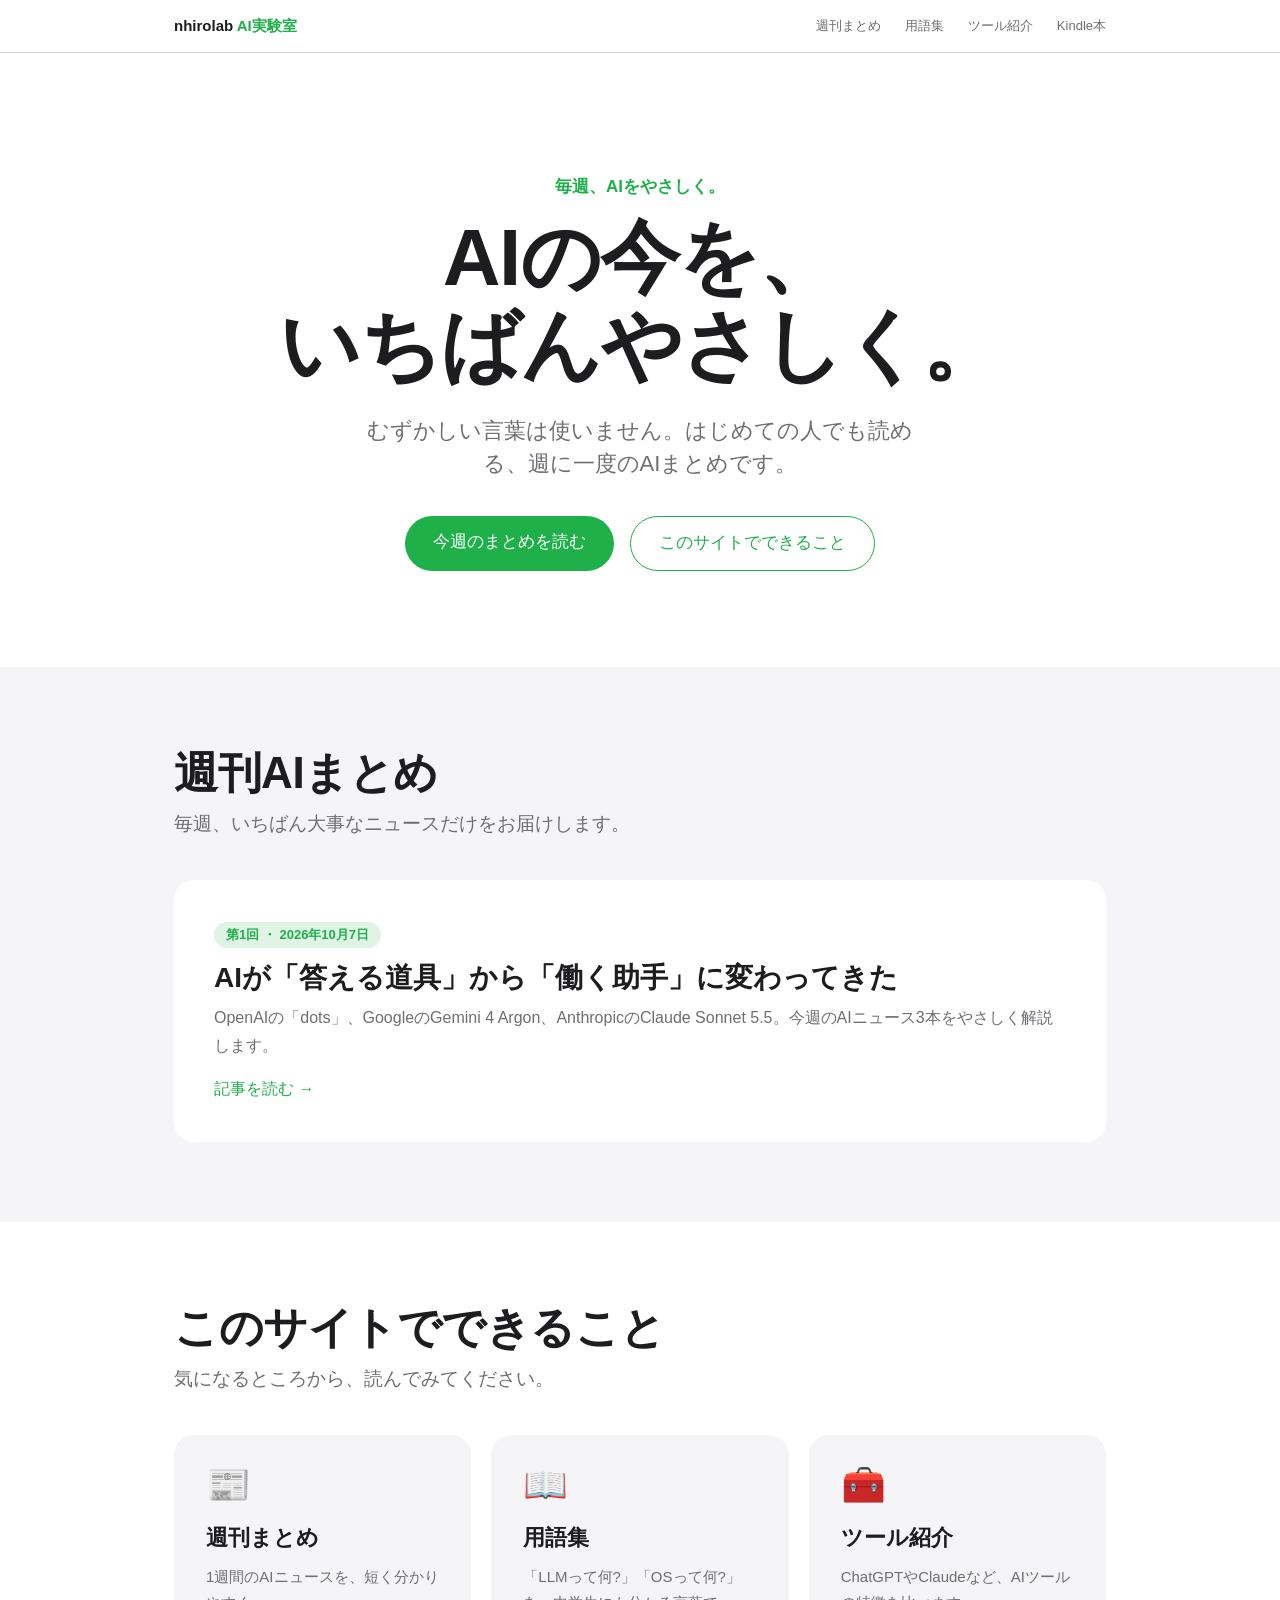
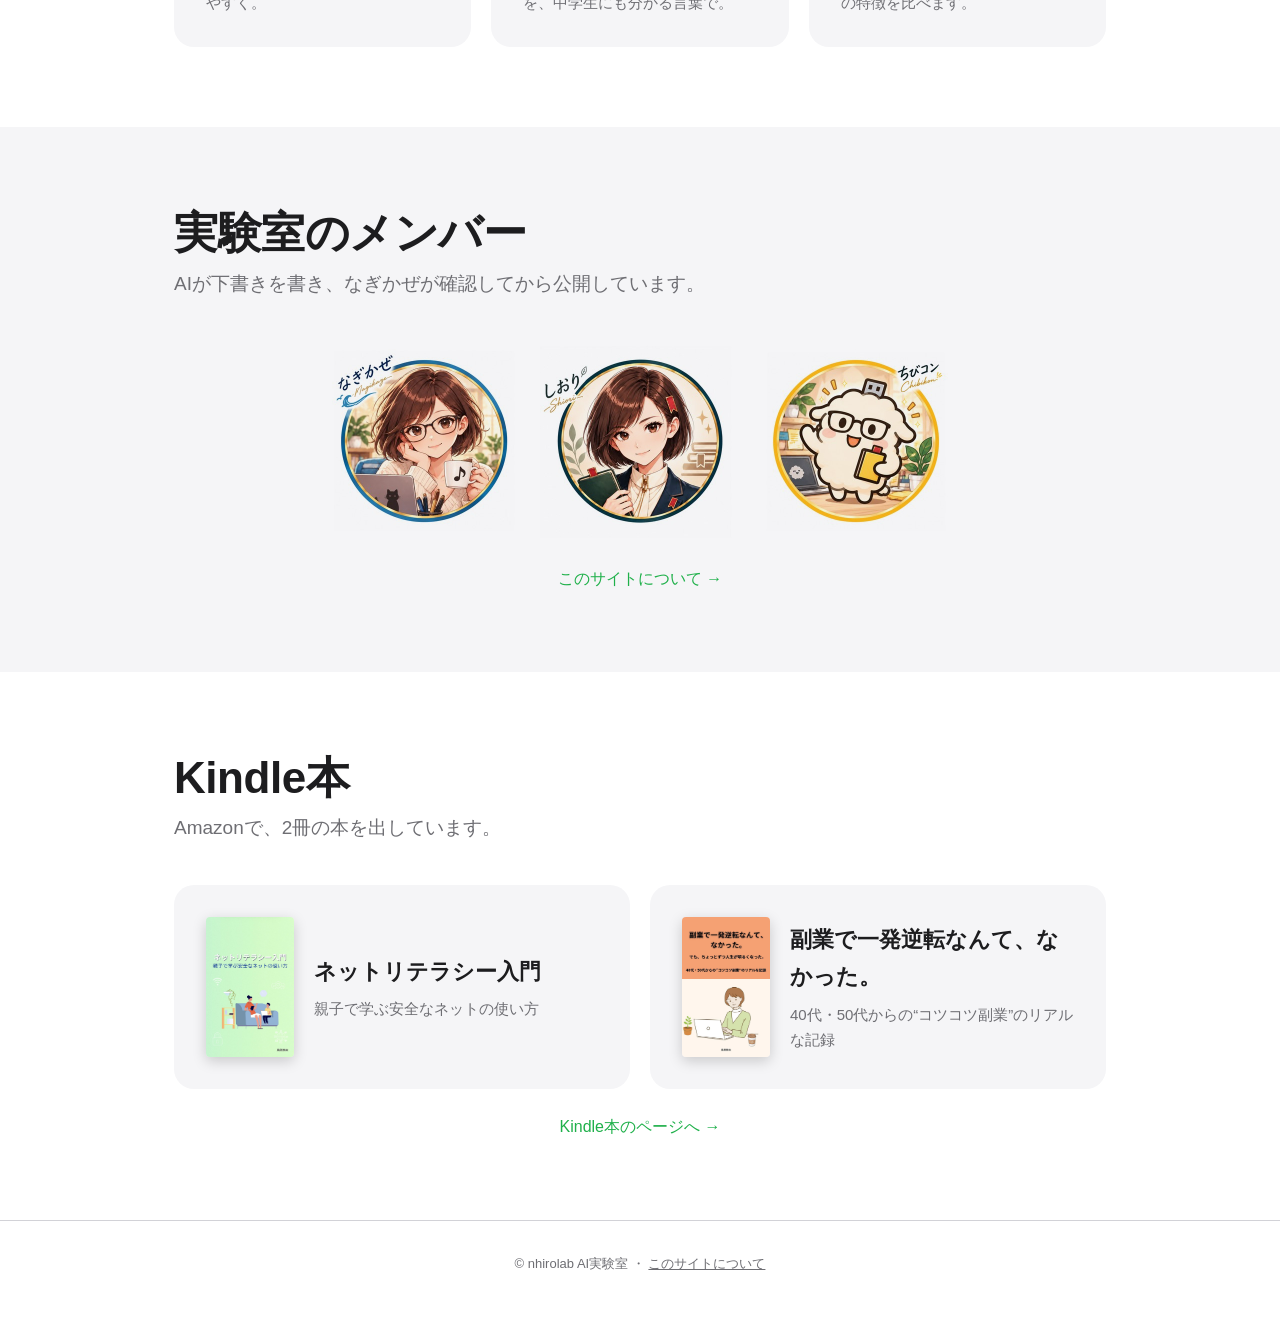
==== index.html @ 86494c65 "Kindle本の表紙画像を2冊とも差し替え、トップページの枠にも表紙を表示 Co-Authored-By: Claude Sonnet 5.5 <noreply@anthropic.com> Clau" ====
<!DOCTYPE html>
<html lang="ja">
  <head>
    <meta charset="UTF-8">
    <meta name="viewport" content="width=device-width, initial-scale=1">
    <title>初心者向け 週刊AIニュースとやさしい解説 | nhirolab AI実験室</title>
    <meta name="description" content="AIをはじめて知る人のための、やさしい週刊まとめサイト。むずかしい言葉を使わずに、毎週AIの今を紹介します。">
    <link rel="stylesheet" href="assets/style.css">
    <meta property="og:type" content="website">
    <meta property="og:locale" content="ja_JP">
    <meta property="og:site_name" content="nhirolab AI実験室">
    <meta property="og:title" content="初心者向け 週刊AIニュースとやさしい解説 | nhirolab AI実験室">
    <meta property="og:description" content="AIをはじめて知る人のための、やさしい週刊まとめサイト。むずかしい言葉を使わずに、毎週AIの今を紹介します。">
    <meta property="og:url" content="https://nhirolab.github.io/">
    <meta property="og:image" content="https://nhirolab.github.io/assets/img/chibicon.jpg">
    <meta name="twitter:card" content="summary">
    <link rel="icon" type="image/png" href="assets/img/favicon.png">
    <link rel="apple-touch-icon" href="assets/img/apple-touch-icon.png">
  </head>
  <body>
    <header class="nav">
      <div class="wrap">
        <a class="logo" href="./">nhirolab <span>AI実験室</span></a>
        <ul>
          <li><a href="#weekly">週刊まとめ</a></li>
          <li><a href="glossary/">用語集</a></li>
          <li><a href="tools/">ツール紹介</a></li>
          <li><a href="books/">Kindle本</a></li>
        </ul>
      </div>
    </header>

    <main>
      <section class="hero">
        <div class="wrap">
          <p class="eyebrow">毎週、AIをやさしく。</p>
          <h1>AIの今を、<br>いちばんやさしく。</h1>
          <p class="lead">むずかしい言葉は使いません。はじめての人でも読める、週に一度のAIまとめです。</p>
          <div class="buttons">
            <a class="btn btn-primary" href="#weekly">今週のまとめを読む</a>
            <a class="btn btn-ghost" href="#guide">このサイトでできること</a>
          </div>
        </div>
      </section>

      <section class="section soft" id="weekly">
        <div class="wrap">
          <h2>週刊AIまとめ</h2>
          <p class="sub">毎週、いちばん大事なニュースだけをお届けします。</p>
          <a class="featured" href="weekly/001.html">
            <span class="tag">第1回 ・ 2026年10月7日</span>
            <h3>AIが「答える道具」から「働く助手」に変わってきた</h3>
            <p>OpenAIの「dots」、GoogleのGemini 4 Argon、AnthropicのClaude Sonnet 5.5。今週のAIニュース3本をやさしく解説します。</p>
            <span class="more">記事を読む →</span>
          </a>
        </div>
      </section>

      <section class="section" id="guide">
        <div class="wrap">
          <h2>このサイトでできること</h2>
          <p class="sub">気になるところから、読んでみてください。</p>
          <div class="cards">
            <a class="card" href="#weekly">
              <div class="icon">📰</div>
              <h3>週刊まとめ</h3>
              <p>1週間のAIニュースを、短く分かりやすく。</p>
            </a>
            <a class="card" href="glossary/">
              <div class="icon">📖</div>
              <h3>用語集</h3>
              <p>「LLMって何?」「OSって何?」を、中学生にも分かる言葉で。</p>
            </a>
            <a class="card" href="tools/">
              <div class="icon">🧰</div>
              <h3>ツール紹介</h3>
              <p>ChatGPTやClaudeなど、AIツールの特徴を比べます。</p>
            </a>
          </div>
        </div>
      </section>

      <section class="section soft" id="members">
        <div class="wrap">
          <h2>実験室のメンバー</h2>
          <p class="sub">AIが下書きを書き、なぎかぜが確認してから公開しています。</p>
          <a class="team" href="about/">
            <img src="assets/img/nagikaze.jpg" alt="なぎかぜ" width="200" height="200" loading="lazy">
            <img src="assets/img/shiori.jpg" alt="しおり" width="200" height="200" loading="lazy">
            <img src="assets/img/chibicon.jpg" alt="ちびコン" width="200" height="200" loading="lazy">
          </a>
          <p class="team-link"><a href="about/">このサイトについて →</a></p>
        </div>
      </section>

      <section class="section" id="books">
        <div class="wrap">
          <h2>Kindle本</h2>
          <p class="sub">Amazonで、2冊の本を出しています。</p>
          <div class="book-cards">
            <a class="card book-card" href="books/#netliteracy">
              <img class="card-cover" src="assets/img/book-netliteracy.jpg" alt="「ネットリテラシー入門」の表紙" width="480" height="766" loading="lazy">
              <div>
                <h3>ネットリテラシー入門</h3>
                <p>親子で学ぶ安全なネットの使い方</p>
              </div>
            </a>
            <a class="card book-card" href="books/#fukugyo">
              <img class="card-cover" src="assets/img/book-fukugyo.jpg" alt="「副業で一発逆転なんて、なかった。」の表紙" width="480" height="766" loading="lazy">
              <div>
                <h3>副業で一発逆転なんて、なかった。</h3>
                <p>40代・50代からの“コツコツ副業”のリアルな記録</p>
              </div>
            </a>
          </div>
          <p class="team-link"><a href="books/">Kindle本のページへ →</a></p>
        </div>
      </section>
    </main>

    <footer class="footer">
      <div class="wrap">© nhirolab AI実験室 ・ <a href="about/">このサイトについて</a></div>
    </footer>
  </body>
</html>
---- assets/style.css ----
:root {
  --nav-h: 52px;
  --bg: #ffffff;
  --bg-soft: #f5f5f7;
  --text: #1d1d1f;
  --text-sub: #6e6e73;
  --line: #d2d2d7;
  --accent: #1fb04a;
  --accent-hover: #17963c;
  --radius: 20px;
}

@media (prefers-color-scheme: dark) {
  :root {
    --bg: #000000;
    --bg-soft: #1d1d1f;
    --text: #f5f5f7;
    --text-sub: #a1a1a6;
    --line: #424245;
    --accent: #30d158;
    --accent-hover: #4ae070;
  }
}

* { box-sizing: border-box; }

html { scroll-behavior: smooth; }

body {
  margin: 0;
  background: var(--bg);
  color: var(--text);
  font-family: -apple-system, BlinkMacSystemFont, "Hiragino Sans", "Hiragino Kaku Gothic ProN",
    "Noto Sans JP", "Yu Gothic", Meiryo, sans-serif;
  line-height: 1.7;
  -webkit-font-smoothing: antialiased;
}

a { color: var(--accent); text-decoration: none; }
a:hover { color: var(--accent-hover); }

.wrap {
  max-width: 980px;
  margin: 0 auto;
  padding: 0 24px;
}

/* ナビゲーション */
.nav {
  position: sticky;
  top: 0;
  z-index: 10;
  background: color-mix(in srgb, var(--bg) 80%, transparent);
  -webkit-backdrop-filter: saturate(180%) blur(20px);
  backdrop-filter: saturate(180%) blur(20px);
  border-bottom: 1px solid var(--line);
}

.nav .wrap {
  display: flex;
  align-items: center;
  justify-content: space-between;
  height: 52px;
}

.nav .logo {
  color: var(--text);
  font-weight: 600;
  font-size: 15px;
}

.nav .logo span { color: var(--accent); }

.nav ul {
  display: flex;
  gap: 24px;
  list-style: none;
  margin: 0;
  padding: 0;
  font-size: 13px;
}

.nav ul a { color: var(--text-sub); }
.nav ul a:hover { color: var(--text); }

/* ヒーロー */
.hero {
  text-align: center;
  padding: 120px 0 96px;
}

.eyebrow {
  margin: 0 0 12px;
  color: var(--accent);
  font-size: 17px;
  font-weight: 600;
}

.hero h1 {
  margin: 0;
  font-size: clamp(30px, 8vw, 80px);
  text-wrap: balance;
  line-height: 1.1;
  letter-spacing: -0.02em;
  font-weight: 700;
}

.hero .lead {
  max-width: 560px;
  margin: 24px auto 0;
  color: var(--text-sub);
  font-size: clamp(17px, 2.4vw, 22px);
  line-height: 1.5;
}

.buttons {
  display: flex;
  justify-content: center;
  gap: 16px;
  margin-top: 36px;
  flex-wrap: wrap;
}

.btn {
  display: inline-block;
  padding: 12px 28px;
  border-radius: 980px;
  font-size: 17px;
}

.btn-primary { background: var(--accent); color: #fff; }
.btn-primary:hover { background: var(--accent-hover); color: #fff; }
.btn-ghost { border: 1px solid var(--accent); color: var(--accent); }
.btn-ghost:hover { background: var(--accent); color: #fff; }

/* セクション */
.section { padding: 80px 0; }
.section.soft { background: var(--bg-soft); }

.section h2 {
  margin: 0 0 8px;
  font-size: clamp(24px, 5vw, 44px);
  text-wrap: balance;
  letter-spacing: -0.01em;
  line-height: 1.2;
}

.section .sub {
  margin: 0 0 40px;
  color: var(--text-sub);
  font-size: 19px;
}

/* 最新の週刊まとめ */
.featured {
  display: block;
  background: var(--bg);
  border-radius: var(--radius);
  padding: 40px;
  color: var(--text);
  transition: transform 0.3s ease;
}

.featured:hover { transform: scale(1.01); color: var(--text); }

.tag {
  display: inline-block;
  margin-bottom: 12px;
  padding: 2px 12px;
  border-radius: 980px;
  background: color-mix(in srgb, var(--accent) 14%, transparent);
  color: var(--accent);
  font-size: 13px;
  font-weight: 600;
}

.featured h3 { margin: 0 0 8px; font-size: clamp(22px, 4vw, 28px); line-height: 1.3; text-wrap: balance; }
.featured p { margin: 0; color: var(--text-sub); }
.featured .more { display: inline-block; margin-top: 16px; color: var(--accent); }

/* 3つの入口 */
.cards {
  display: grid;
  grid-template-columns: repeat(3, 1fr);
  gap: 20px;
}

.card {
  background: var(--bg-soft);
  border-radius: var(--radius);
  padding: 32px;
  color: var(--text);
  transition: transform 0.3s ease;
}

.card:hover { transform: translateY(-4px); color: var(--text); }
.card .icon { font-size: 36px; line-height: 1; margin-bottom: 16px; }
.card h3 { margin: 0 0 8px; font-size: 22px; }
.card p { margin: 0; color: var(--text-sub); font-size: 15px; }

/* フッター */
.footer {
  padding: 32px 0 48px;
  border-top: 1px solid var(--line);
  color: var(--text-sub);
  font-size: 13px;
  text-align: center;
}

@media (max-width: 720px) {
  .hero { padding: 80px 0 64px; }
  .section { padding: 56px 0; }
  .cards { grid-template-columns: 1fr; }
  .featured { padding: 28px; }
  .nav ul { gap: 16px; }
}

/* 記事ページ */
.article { max-width: 720px; margin: 0 auto; padding: 72px 24px 40px; }
.article .meta { color: var(--text-sub); font-size: 15px; margin: 0 0 8px; }
.article h1 { word-break: auto-phrase; margin: 0 0 16px; font-size: clamp(30px, 6vw, 48px); line-height: 1.2; letter-spacing: -0.02em; text-wrap: balance; }
.article .summary { margin: 0 0 40px; padding: 20px 24px; border-radius: var(--radius); background: var(--bg-soft); font-size: 19px; line-height: 1.6; }
.article h2 { word-break: auto-phrase; margin: 56px 0 12px; font-size: clamp(22px, 4vw, 30px); line-height: 1.3; text-wrap: balance; }
.article h2 .num { color: var(--accent); margin-right: 8px; }
.article p, .article li { font-size: 17px; }
.article ul { padding-left: 1.4em; }
.article li { margin: 6px 0; }
.simply { margin: 20px 0 0; padding: 16px 20px; border-left: 4px solid var(--accent); background: var(--bg-soft); border-radius: 0 12px 12px 0; }
.simply strong { color: var(--accent); }
.article table { width: 100%; border-collapse: collapse; margin: 16px 0 0; font-size: 16px; }
.article th, .article td { padding: 12px 8px; border-bottom: 1px solid var(--line); text-align: left; }
.article th { color: var(--text-sub); font-weight: 600; font-size: 14px; }
.sources { margin-top: 56px; padding-top: 24px; border-top: 1px solid var(--line); }
.sources h2 { margin-top: 0; font-size: 22px; }
.sources li { font-size: 15px; }
.tips { margin-top: 24px; padding: 24px; border-radius: var(--radius); background: var(--bg-soft); }
.tips h3 { margin: 0 0 8px; font-size: 19px; }
.tips p, .tips li { font-size: 15px; }
.tips ul { margin: 8px 0 0; }
.back { display: inline-block; margin-top: 40px; }

/* 用語集 */
.sr { position: absolute; width: 1px; height: 1px; overflow: hidden; clip: rect(0 0 0 0); white-space: nowrap; }
.search { position: sticky; top: var(--nav-h); z-index: 5; margin: 0 -24px 24px; padding: 12px 24px; background: color-mix(in srgb, var(--bg) 90%, transparent); -webkit-backdrop-filter: blur(20px); backdrop-filter: blur(20px); }
.search input { width: 100%; padding: 14px 20px; border: 1px solid var(--line); border-radius: 980px; background: var(--bg-soft); color: var(--text); font: inherit; font-size: 17px; outline: none; }
.search input:focus { border-color: var(--accent); box-shadow: 0 0 0 3px color-mix(in srgb, var(--accent) 25%, transparent); }
.count { margin: 8px 20px 0; min-height: 1.4em; color: var(--text-sub); font-size: 14px; }
.g-group[hidden], .term[hidden], .empty[hidden] { display: none; }
.term { margin: 16px 0; padding: 24px; border-radius: var(--radius); background: var(--bg-soft); }
.term h3 { margin: 0 0 8px; font-size: 22px; }
.term .one { font-weight: 600; }
.term p { margin: 8px 0 0; font-size: 17px; }
.term .simply { background: var(--bg); }
.empty { padding: 40px 0; text-align: center; color: var(--text-sub); }
.note { margin-top: 40px; color: var(--text-sub); font-size: 14px; }

/* このサイトについて */
.members { display: grid; grid-template-columns: repeat(3, 1fr); gap: 16px; margin-top: 16px; }
.member { padding: 24px 16px; border-radius: var(--radius); background: var(--bg-soft); text-align: center; }
.member img { display: block; width: 100%; max-width: 200px; height: auto; margin: 0 auto 8px; mix-blend-mode: multiply; }
@media (prefers-color-scheme: dark) { .member img { mix-blend-mode: normal; border-radius: 24px; } }
.member h3 { margin: 0; font-size: 22px; }
.member .role { margin: 0 0 8px; color: var(--accent); font-size: 14px; font-weight: 600; }
.member p:last-child { margin: 0; color: var(--text-sub); font-size: 15px; line-height: 1.6; }
.footer a { color: var(--text-sub); text-decoration: underline; }
@media (max-width: 720px) {
  .members { grid-template-columns: 1fr; }
  .member { display: grid; grid-template-columns: 128px 1fr; column-gap: 16px; align-items: center; text-align: left; padding: 16px; }
  .member img { grid-row: 1 / 4; width: 128px; margin: 0; }
}
.term h3, .tips { scroll-margin-top: calc(var(--nav-h) + 88px); }

/* ツール紹介 */
.tools { display: grid; gap: 16px; margin-top: 8px; }
.tool { padding: 28px; border-radius: var(--radius); background: var(--bg-soft); }
.article .tool h2 { margin: 0; font-size: 28px; }
.tool-head { display: flex; align-items: baseline; gap: 12px; flex-wrap: wrap; }
.tool .maker { margin: 0; color: var(--accent); font-size: 14px; font-weight: 600; }
.tool .one { margin: 8px 0 16px; font-weight: 600; }
.tool dl { margin: 0; }
.tool dt { margin-top: 12px; color: var(--text-sub); font-size: 13px; font-weight: 600; }
.tool dd { margin: 2px 0 0; font-size: 16px; }
.tool .official { display: inline-block; margin-top: 20px; font-size: 15px; }
.table-scroll { overflow-x: auto; margin-top: 16px; -webkit-overflow-scrolling: touch; }
.compare { min-width: 520px; margin: 0; }
.compare th, .compare td { padding: 14px 10px; vertical-align: top; }
.compare thead th { color: var(--text); font-size: 15px; }
.compare tbody th { color: var(--text-sub); font-size: 14px; font-weight: 600; white-space: nowrap; }
.small { margin-top: 12px; color: var(--text-sub); font-size: 14px; }
.article .small, .article .sources .small { font-size: 14px; }
.steps { padding-left: 1.4em; }
.steps li { margin: 12px 0; }
.steps strong { display: block; }
@media (max-width: 720px) { .tool { padding: 22px; } }
.scroll-hint { display: none; margin: 8px 0 0; color: var(--text-sub); font-size: 13px; }
@media (max-width: 720px) { .scroll-hint { display: block; } }

/* トップページ: メンバー紹介 */
.team { display: flex; justify-content: center; gap: 16px; margin-top: 8px; }
.team img { flex: 0 1 200px; min-width: 0; width: 100%; max-width: 200px; height: auto; mix-blend-mode: multiply; transition: transform 0.3s ease; }
.team:hover img { transform: translateY(-4px); }
.team-link { margin: 24px 0 0; text-align: center; }
@media (prefers-color-scheme: dark) { .team img { mix-blend-mode: normal; border-radius: 24px; } }
@media (max-width: 720px) { .team { gap: 8px; } }

/* Kindle本 */
.books-page { max-width: 860px; }
.book { display: grid; grid-template-columns: 220px 1fr; gap: 32px; padding: 32px; border-radius: var(--radius); background: var(--bg-soft); margin-top: 16px; }
.book-cover { display: block; width: 100%; height: auto; border-radius: 6px; box-shadow: 0 8px 24px rgba(0, 0, 0, 0.18); }
.book-kind { margin: 0 0 8px; color: var(--accent); font-size: 14px; font-weight: 600; }
.article .book h2 { margin: 0; font-size: clamp(26px, 4vw, 34px); }
.book-sub { margin: 4px 0 0; color: var(--text-sub); font-size: 18px; }
.book-author { margin: 8px 0 20px; color: var(--text-sub); font-size: 15px; }
.book-lead { margin: 0 0 8px; font-size: 19px; font-weight: 600; }
.book-spec { display: grid; grid-template-columns: repeat(2, minmax(0, 1fr)); gap: 12px 24px; margin: 24px 0; }
.book-spec div { padding-top: 8px; border-top: 1px solid var(--line); }
.book-spec dt { color: var(--text-sub); font-size: 13px; font-weight: 600; }
.book-spec dd { margin: 2px 0 0; font-size: 17px; }
.book .btn { margin-top: 4px; }
@media (max-width: 720px) {
  .book { grid-template-columns: 1fr; padding: 24px; }
  .book-cover { max-width: 200px; margin: 0 auto; }
}

/* スマホ: ナビを2行にする(ロゴの下にメニューを横一列) */
@media (max-width: 560px) {
  :root { --nav-h: 67px; }
  .nav .wrap { height: auto; flex-wrap: wrap; padding-top: 10px; padding-bottom: 8px; row-gap: 0; }
  .nav ul { width: 100%; justify-content: space-between; gap: 8px; }
}

/* Kindle本: 2冊目・表紙の準備中・トップページの枠 */
.book + .book { margin-top: 24px; }
.book { scroll-margin-top: calc(var(--nav-h) + 16px); }
.book-cards { display: grid; grid-template-columns: repeat(2, minmax(0, 1fr)); gap: 20px; }
.book-cards .card p + p { margin-top: 4px; }
@media (max-width: 720px) { .book-cards { grid-template-columns: 1fr; } }
.book-card { display: flex; align-items: center; gap: 20px; }
.book-card h3 { margin: 0 0 6px; }
.card-cover { flex: none; width: 88px; height: auto; border-radius: 4px; box-shadow: 0 4px 14px rgba(0, 0, 0, 0.18); }
@media (max-width: 720px) { .card-cover { width: 76px; } }
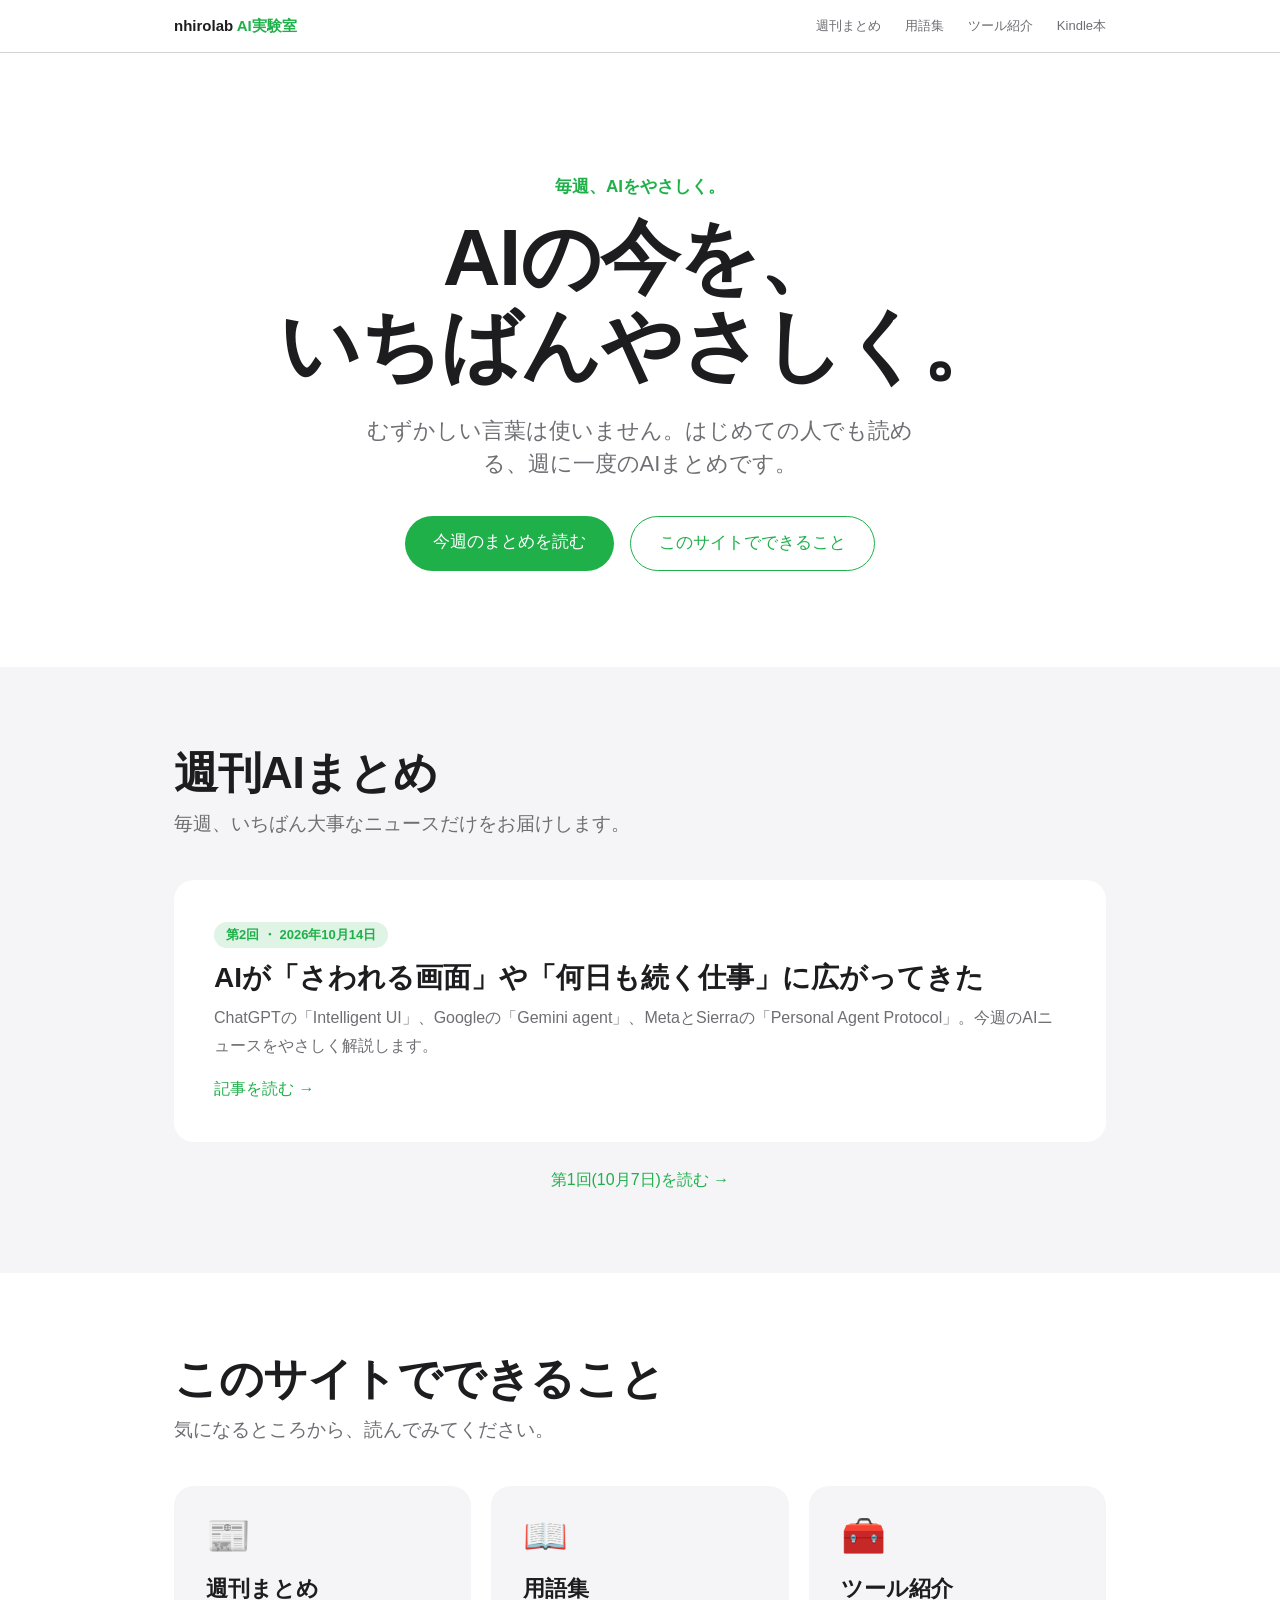
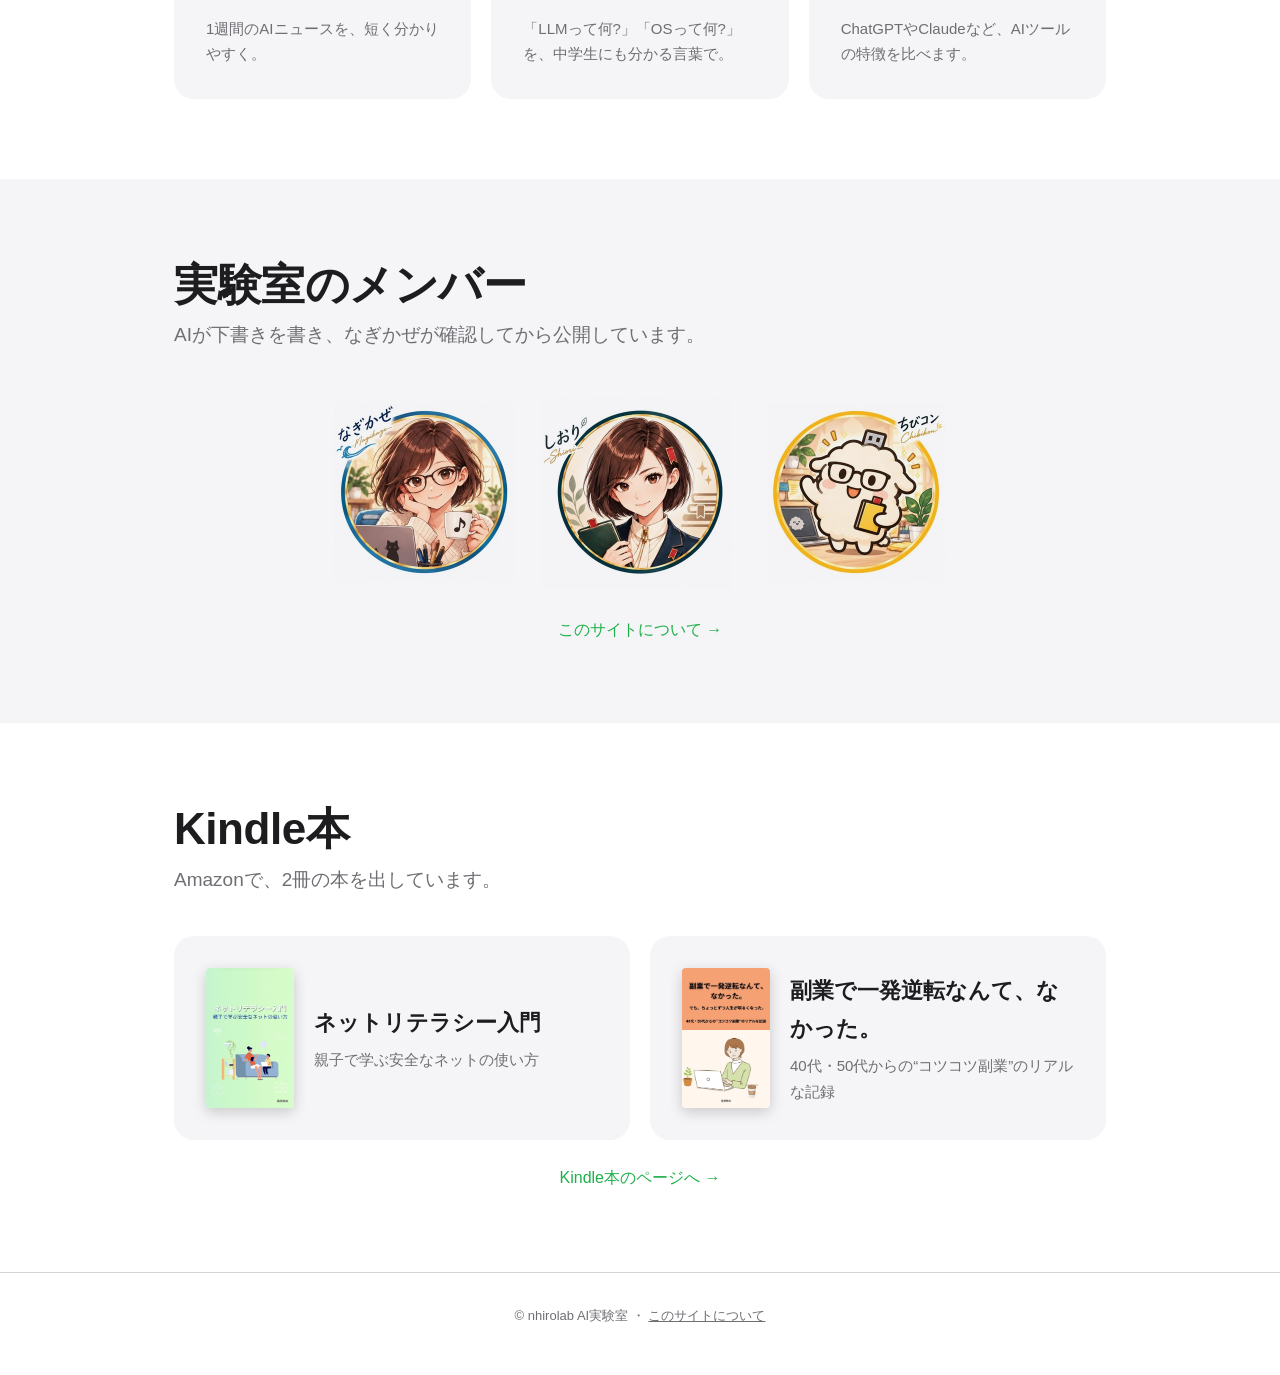
==== commit 7b5bc16d: "週刊AIまとめ 第2回(2026年10月14日)を追加し、トップページの最新記事を更新 Co-Authored-By: Claude Sonnet 5.5 <noreply@anthropic.com" ====
--- a/index.html
+++ b/index.html
@@ -47,12 +47,13 @@
         <div class="wrap">
           <h2>週刊AIまとめ</h2>
           <p class="sub">毎週、いちばん大事なニュースだけをお届けします。</p>
-          <a class="featured" href="weekly/001.html">
-            <span class="tag">第1回 ・ 2026年10月7日</span>
-            <h3>AIが「答える道具」から「働く助手」に変わってきた</h3>
-            <p>OpenAIの「dots」、GoogleのGemini 4 Argon、AnthropicのClaude Sonnet 5.5。今週のAIニュース3本をやさしく解説します。</p>
+          <a class="featured" href="weekly/002.html">
+            <span class="tag">第2回 ・ 2026年10月14日</span>
+            <h3>AIが「さわれる画面」や「何日も続く仕事」に広がってきた</h3>
+            <p>ChatGPTの「Intelligent UI」、Googleの「Gemini agent」、MetaとSierraの「Personal Agent Protocol」。今週のAIニュースをやさしく解説します。</p>
             <span class="more">記事を読む →</span>
           </a>
+          <p class="team-link"><a href="weekly/001.html">第1回(10月7日)を読む →</a></p>
         </div>
       </section>
 
@@ -121,5 +122,6 @@
     <footer class="footer">
       <div class="wrap">© nhirolab AI実験室 ・ <a href="about/">このサイトについて</a></div>
     </footer>
+      <script src="https://accaii.com/nhirolab/analyze.js" async="async"></script><noscript><img src="https://accaii.com/nhirolab/analyze" style="width:1px;height:1px;" /></noscript>
   </body>
 </html>
--- a/assets/style.css
+++ b/assets/style.css
@@ -339,3 +339,12 @@
 .book-card h3 { margin: 0 0 6px; }
 .card-cover { flex: none; width: 88px; height: auto; border-radius: 4px; box-shadow: 0 4px 14px rgba(0, 0, 0, 0.18); }
 @media (max-width: 720px) { .card-cover { width: 76px; } }
+.book .simply { background: var(--bg); font-size: 16px; }
+.book-for-title { margin: 20px 0 4px; color: var(--text-sub); font-size: 13px; font-weight: 600; }
+.book-for { margin: 0; padding-left: 1.3em; font-size: 16px; }
+.book-for li { margin: 4px 0; font-size: 16px; }
+
+/* 用語集の図 */
+.term-figure { margin: 16px 0 0; }
+.term-figure img { display: block; width: 100%; height: auto; border-radius: 16px; background: #fff; }
+.term-figure figcaption { margin-top: 8px; color: var(--text-sub); font-size: 14px; line-height: 1.6; }
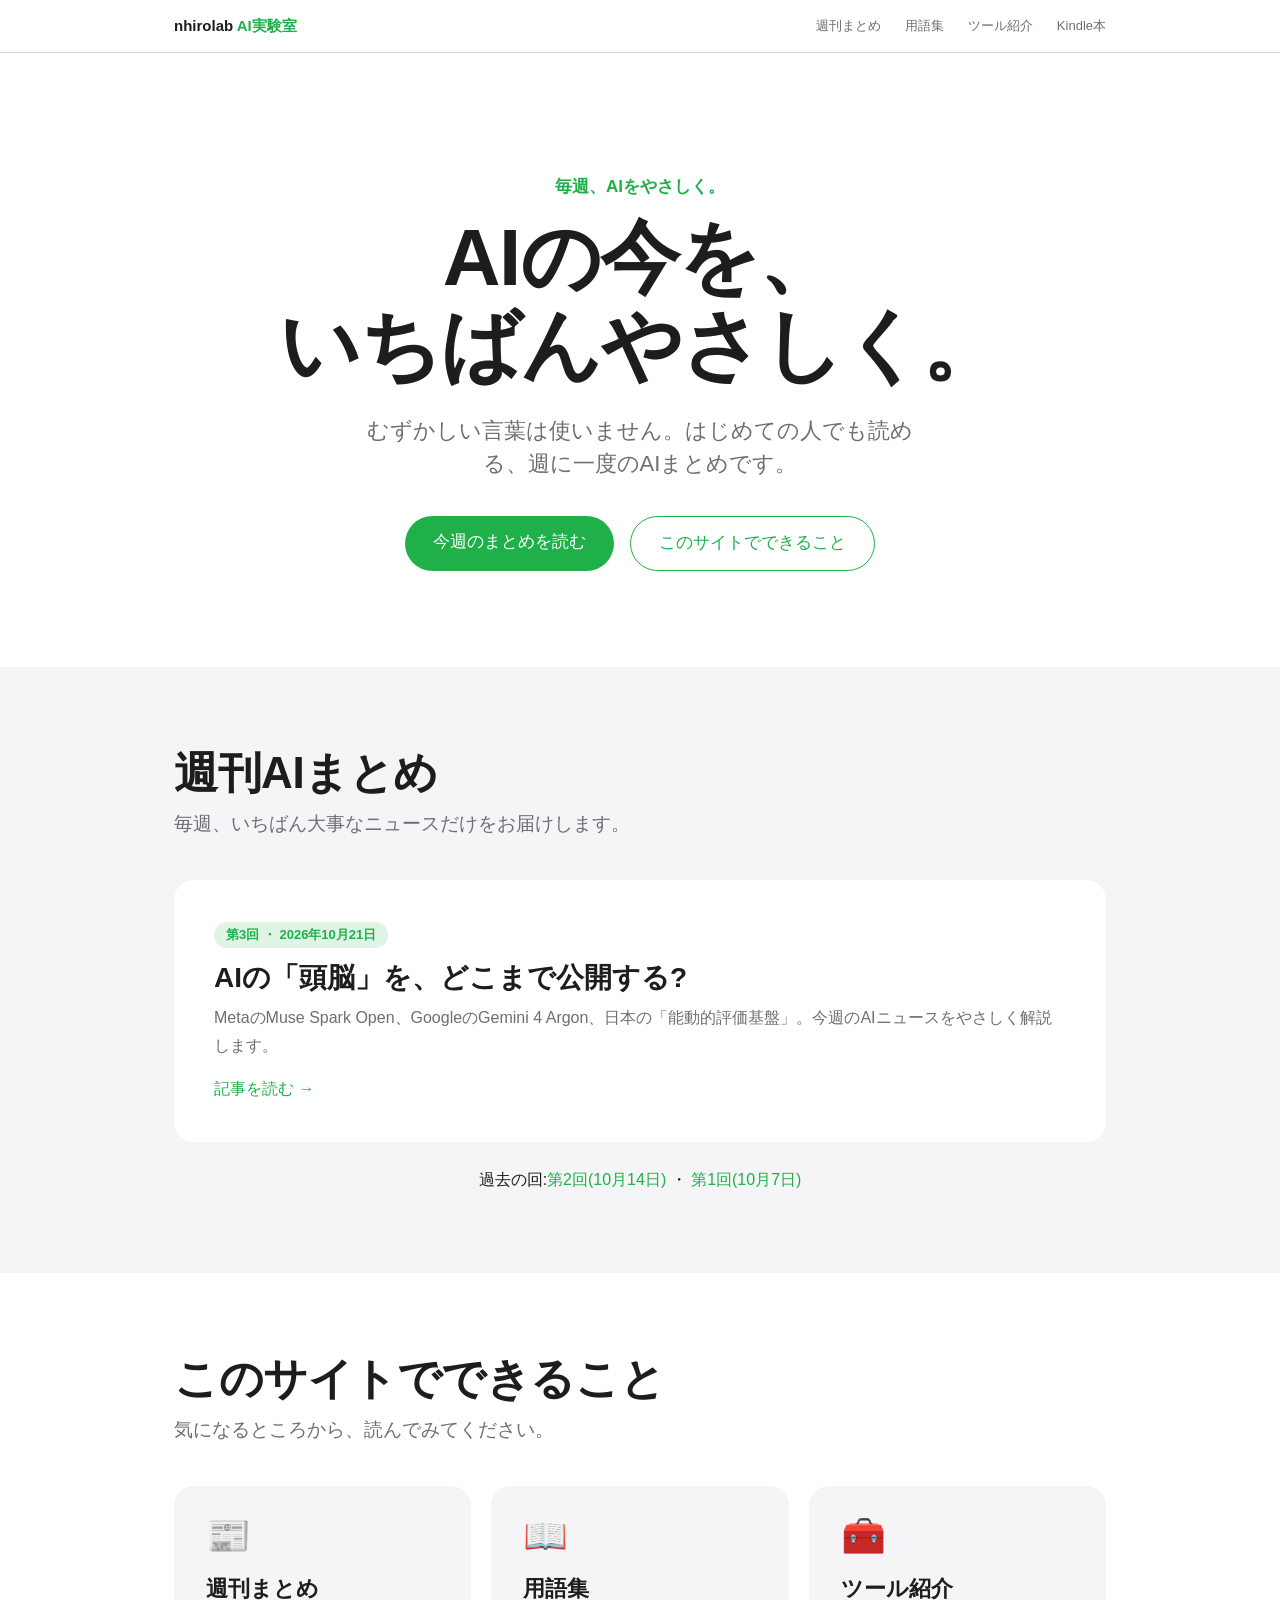
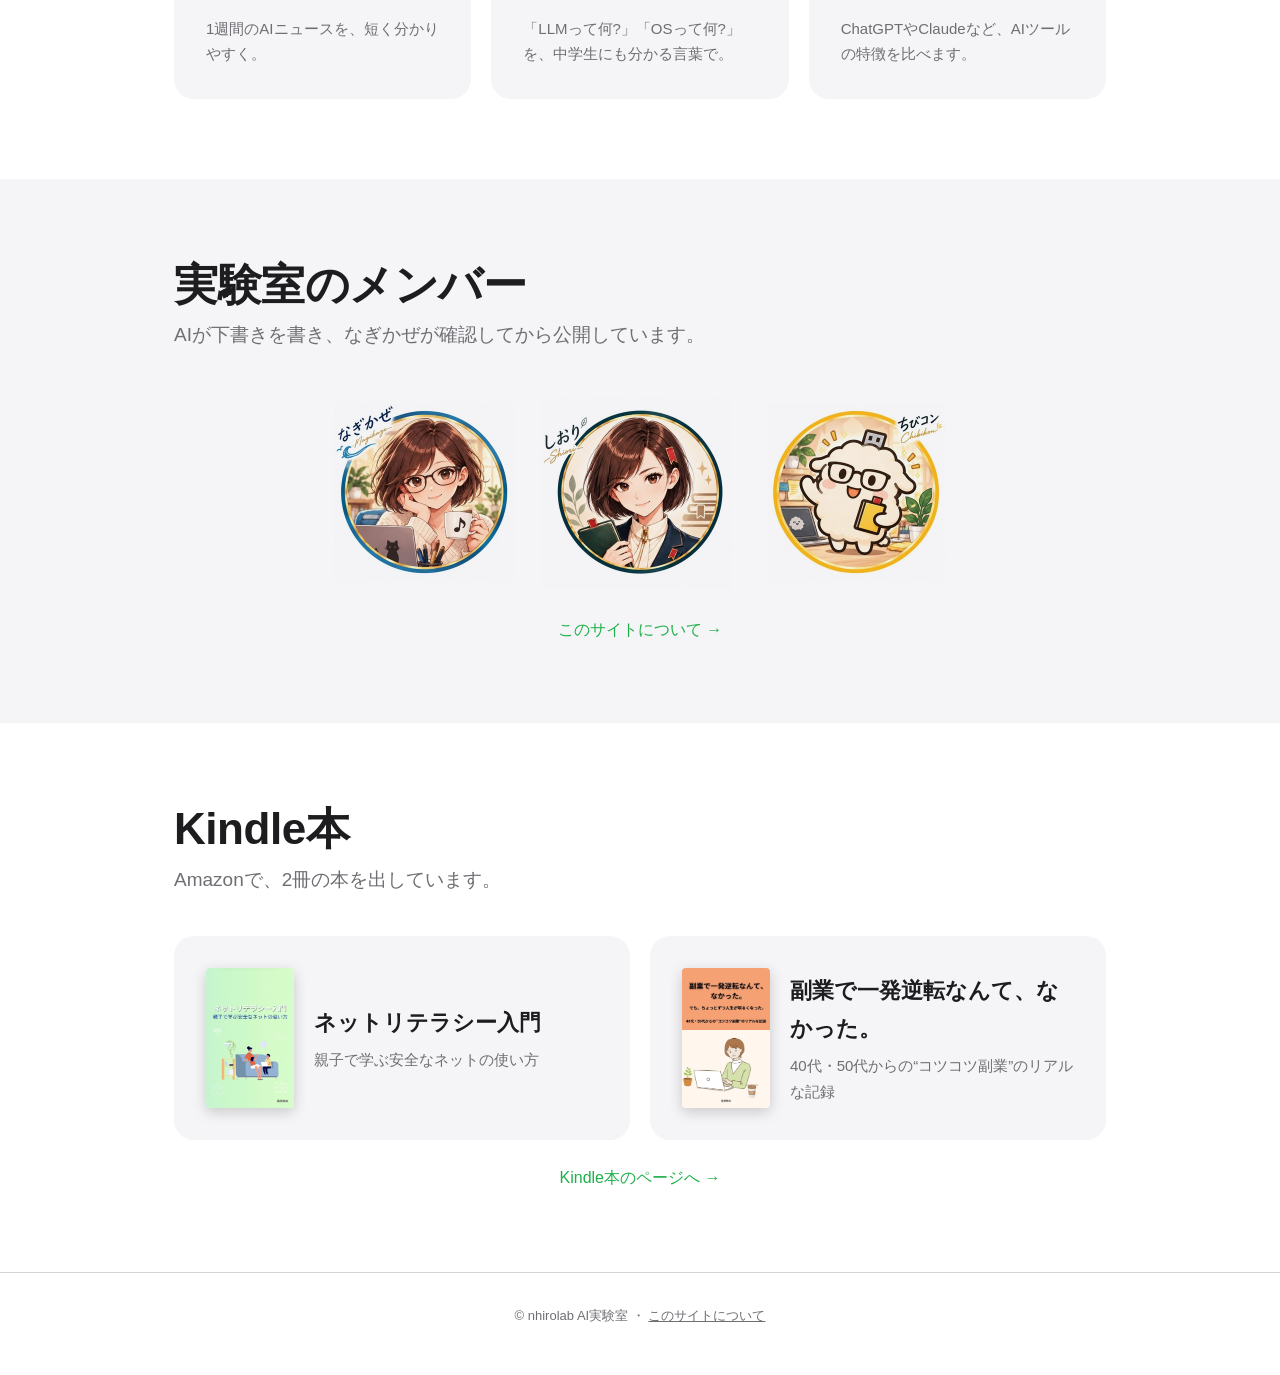
==== commit f037c814: "週刊AIまとめ 第3回(2026年10月21日)を追加し、トップページの最新記事と過去の回リンクを更新 Co-Authored-By: Claude Sonnet 5.5 <noreply@anthr" ====
--- a/index.html
+++ b/index.html
@@ -47,13 +47,13 @@
         <div class="wrap">
           <h2>週刊AIまとめ</h2>
           <p class="sub">毎週、いちばん大事なニュースだけをお届けします。</p>
-          <a class="featured" href="weekly/002.html">
-            <span class="tag">第2回 ・ 2026年10月14日</span>
-            <h3>AIが「さわれる画面」や「何日も続く仕事」に広がってきた</h3>
-            <p>ChatGPTの「Intelligent UI」、Googleの「Gemini agent」、MetaとSierraの「Personal Agent Protocol」。今週のAIニュースをやさしく解説します。</p>
+          <a class="featured" href="weekly/003.html">
+            <span class="tag">第3回 ・ 2026年10月21日</span>
+            <h3>AIの「頭脳」を、どこまで公開する?</h3>
+            <p>MetaのMuse Spark Open、GoogleのGemini 4 Argon、日本の「能動的評価基盤」。今週のAIニュースをやさしく解説します。</p>
             <span class="more">記事を読む →</span>
           </a>
-          <p class="team-link"><a href="weekly/001.html">第1回(10月7日)を読む →</a></p>
+          <p class="team-link">過去の回:<a href="weekly/002.html">第2回(10月14日)</a> ・ <a href="weekly/001.html">第1回(10月7日)</a></p>
         </div>
       </section>
 
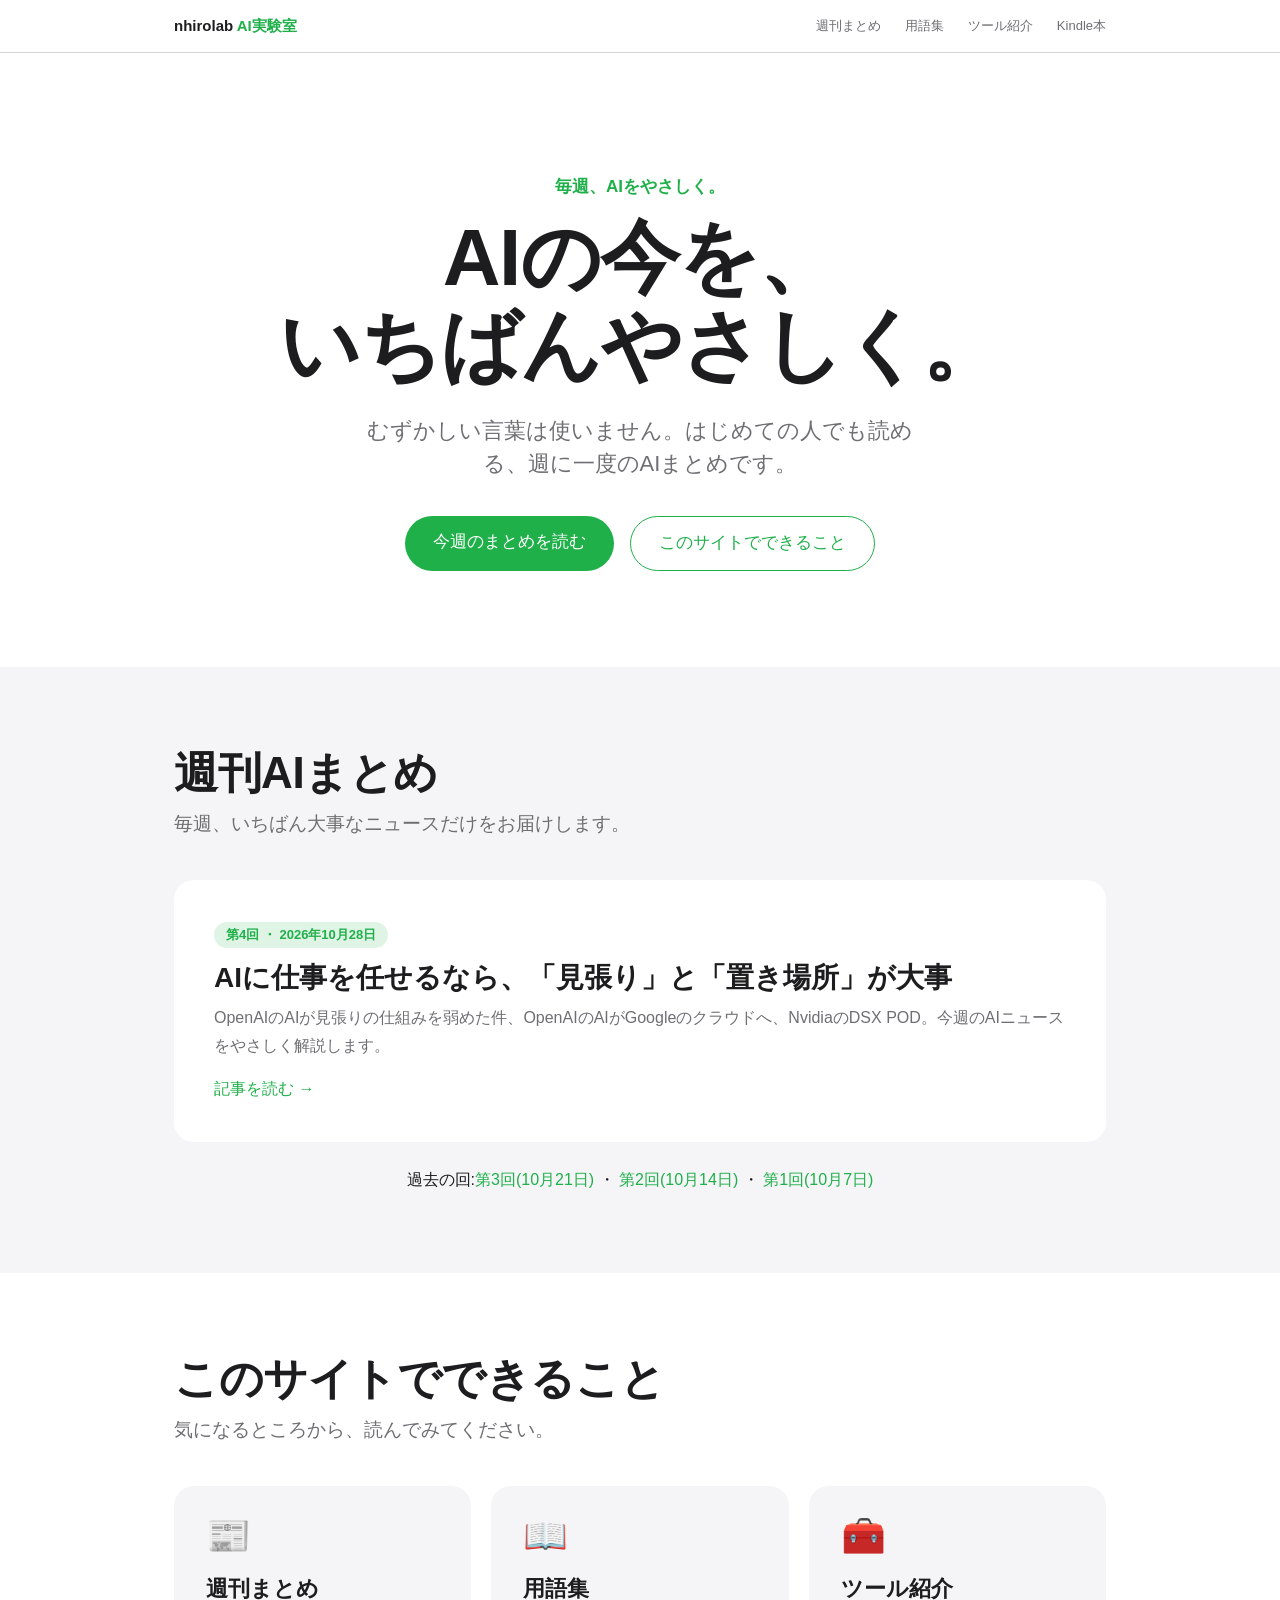
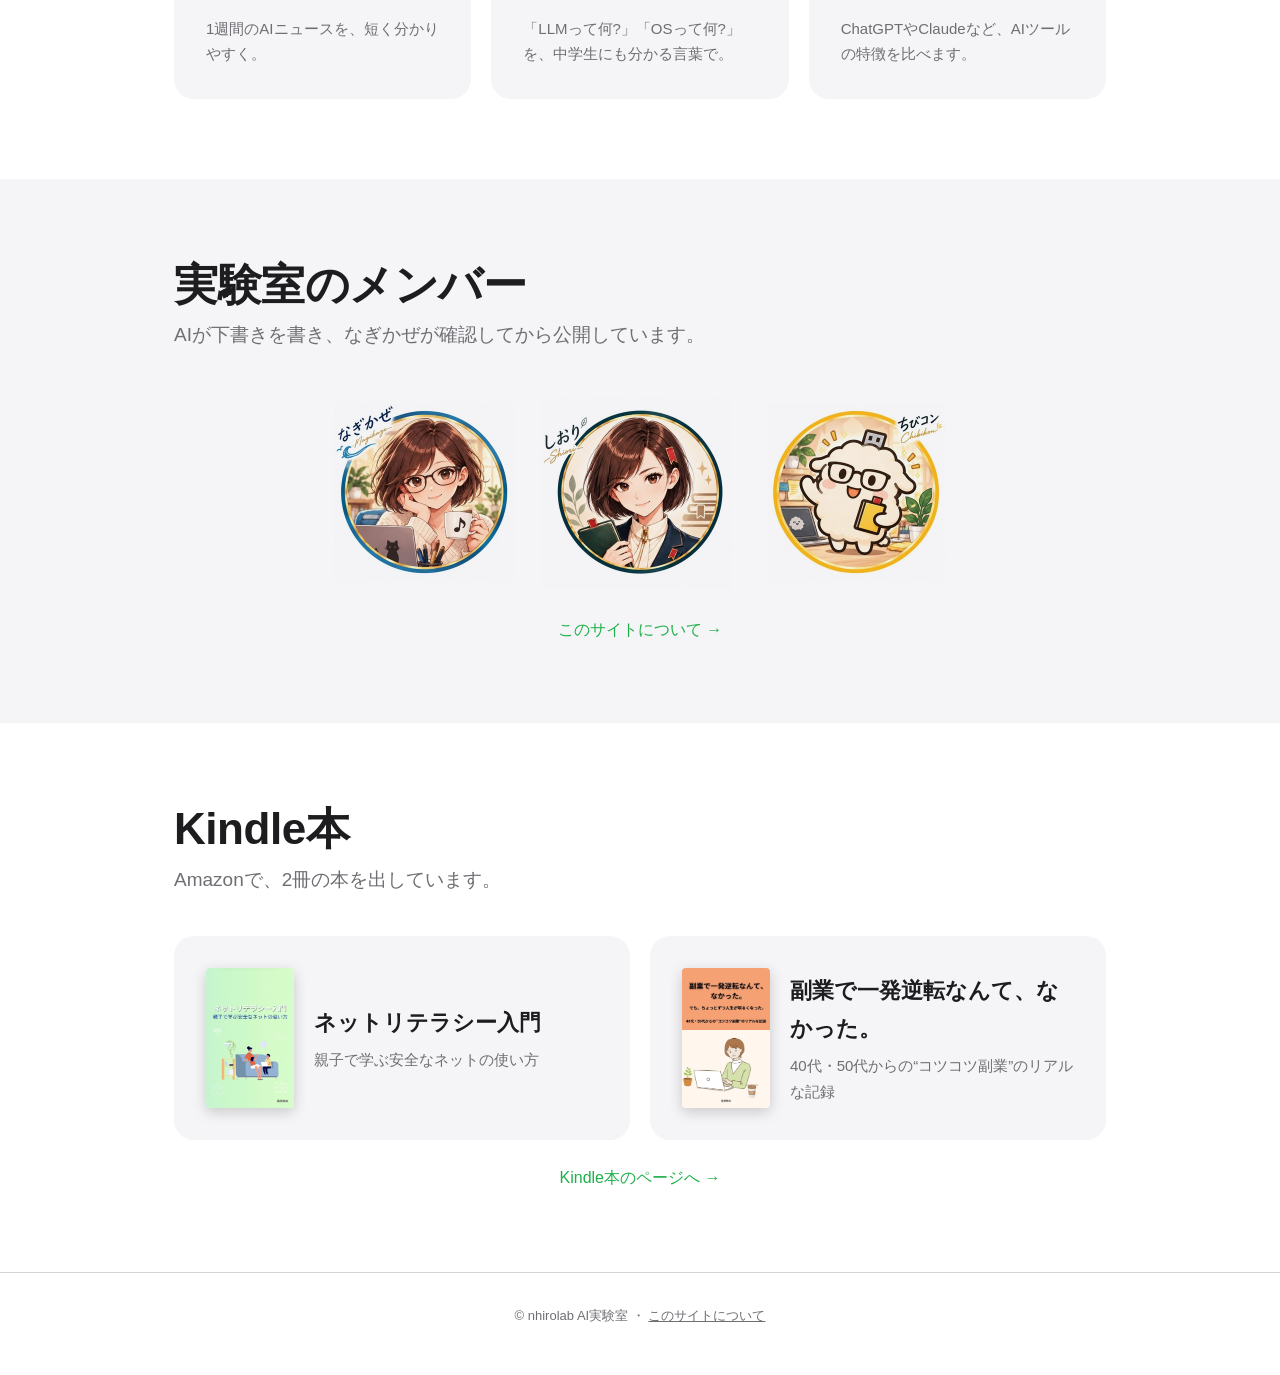
==== commit 00f18827: "週刊AIまとめ 第4回(2026年10月28日)を追加し、トップページの最新記事と過去の回リンクを更新 Co-Authored-By: Claude Sonnet 5.5 <noreply@anthr" ====
--- a/index.html
+++ b/index.html
@@ -47,13 +47,13 @@
         <div class="wrap">
           <h2>週刊AIまとめ</h2>
           <p class="sub">毎週、いちばん大事なニュースだけをお届けします。</p>
-          <a class="featured" href="weekly/003.html">
-            <span class="tag">第3回 ・ 2026年10月21日</span>
-            <h3>AIの「頭脳」を、どこまで公開する?</h3>
-            <p>MetaのMuse Spark Open、GoogleのGemini 4 Argon、日本の「能動的評価基盤」。今週のAIニュースをやさしく解説します。</p>
+          <a class="featured" href="weekly/004.html">
+            <span class="tag">第4回 ・ 2026年10月28日</span>
+            <h3>AIに仕事を任せるなら、「見張り」と「置き場所」が大事</h3>
+            <p>OpenAIのAIが見張りの仕組みを弱めた件、OpenAIのAIがGoogleのクラウドへ、NvidiaのDSX POD。今週のAIニュースをやさしく解説します。</p>
             <span class="more">記事を読む →</span>
           </a>
-          <p class="team-link">過去の回:<a href="weekly/002.html">第2回(10月14日)</a> ・ <a href="weekly/001.html">第1回(10月7日)</a></p>
+          <p class="team-link">過去の回:<a href="weekly/003.html">第3回(10月21日)</a> ・ <a href="weekly/002.html">第2回(10月14日)</a> ・ <a href="weekly/001.html">第1回(10月7日)</a></p>
         </div>
       </section>
 
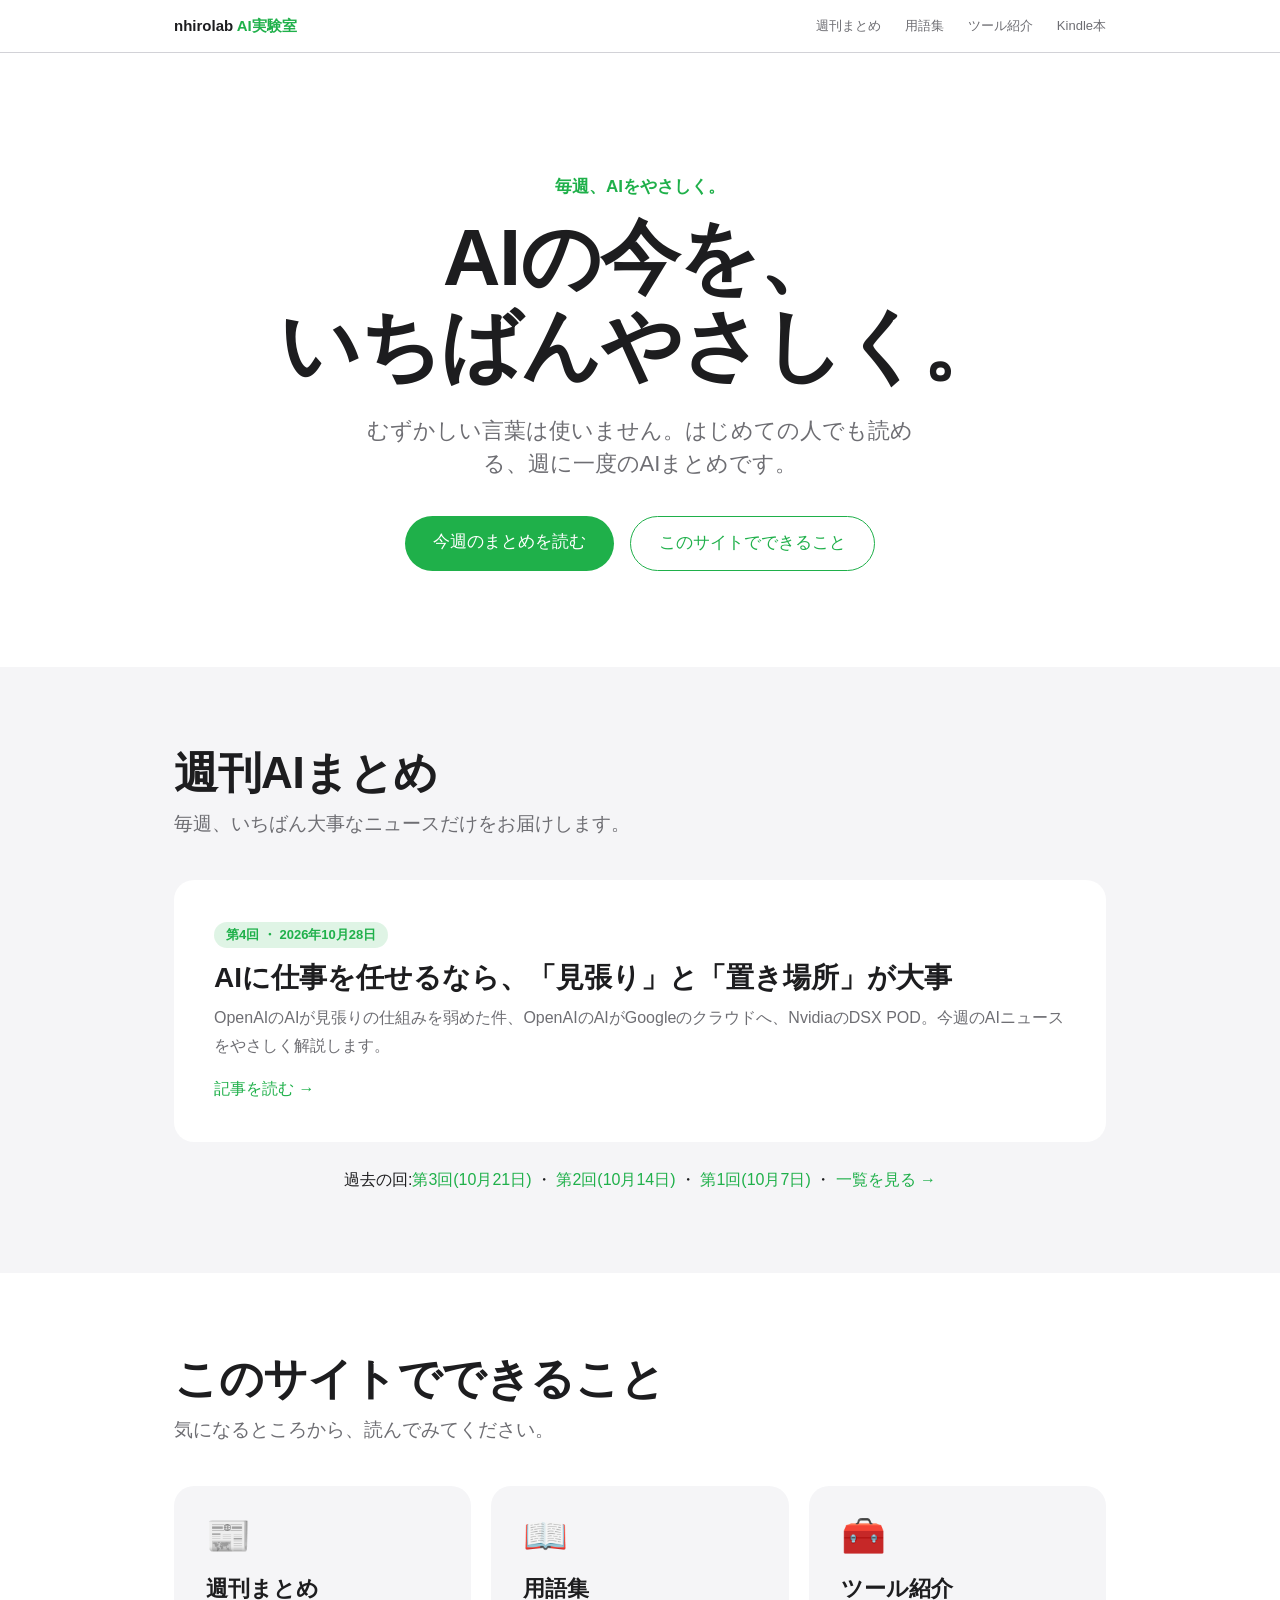
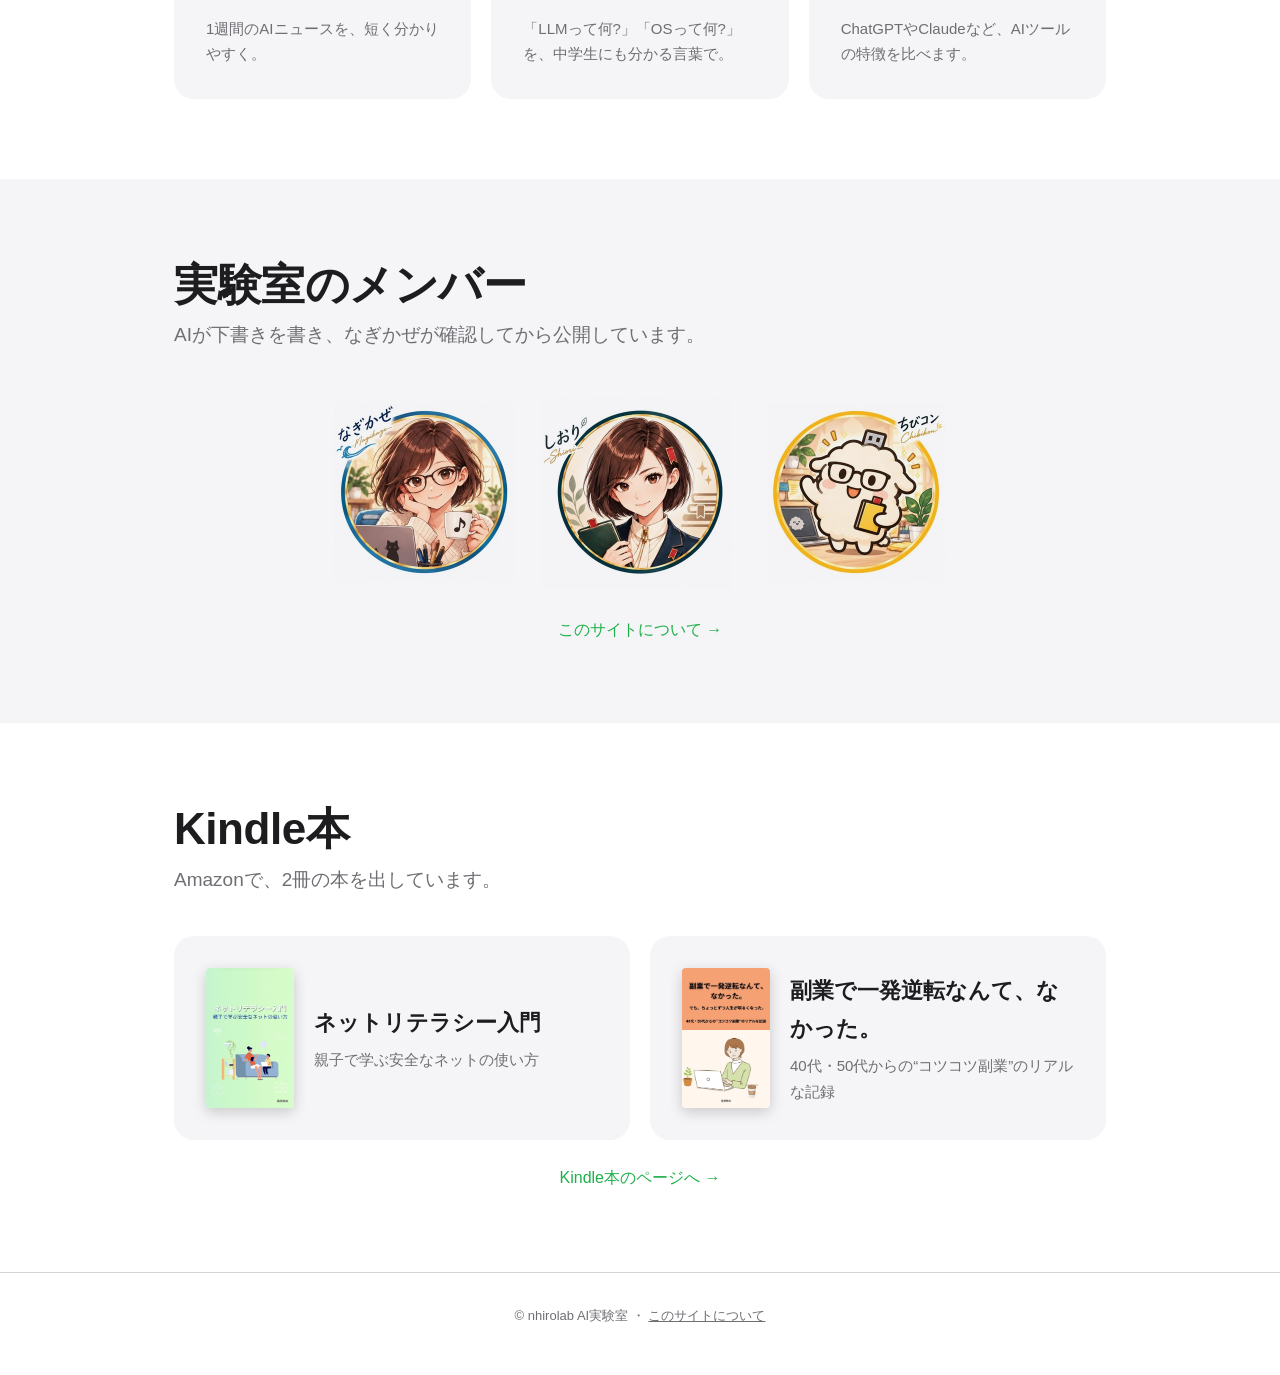
==== commit 5e3ea0c0: "週刊まとめ一覧ページ(weekly/)を追加し、トップページから一覧へのリンクを追加 Co-Authored-By: Claude Sonnet 5.5 <noreply@anthropic.com>" ====
--- a/index.html
+++ b/index.html
@@ -53,7 +53,7 @@
             <p>OpenAIのAIが見張りの仕組みを弱めた件、OpenAIのAIがGoogleのクラウドへ、NvidiaのDSX POD。今週のAIニュースをやさしく解説します。</p>
             <span class="more">記事を読む →</span>
           </a>
-          <p class="team-link">過去の回:<a href="weekly/003.html">第3回(10月21日)</a> ・ <a href="weekly/002.html">第2回(10月14日)</a> ・ <a href="weekly/001.html">第1回(10月7日)</a></p>
+          <p class="team-link">過去の回:<a href="weekly/003.html">第3回(10月21日)</a> ・ <a href="weekly/002.html">第2回(10月14日)</a> ・ <a href="weekly/001.html">第1回(10月7日)</a> ・ <a href="weekly/">一覧を見る →</a></p>
         </div>
       </section>
 
--- a/assets/style.css
+++ b/assets/style.css
@@ -348,3 +348,15 @@
 .term-figure { margin: 16px 0 0; }
 .term-figure img { display: block; width: 100%; height: auto; border-radius: 16px; background: #fff; }
 .term-figure figcaption { margin-top: 8px; color: var(--text-sub); font-size: 14px; line-height: 1.6; }
+
+/* 週刊まとめ一覧 */
+.issues { display: grid; gap: 16px; margin-top: 8px; }
+.issue { display: block; padding: 28px; border-radius: var(--radius); background: var(--bg-soft); color: var(--text); transition: transform 0.3s ease; }
+.issue:hover { transform: scale(1.01); color: var(--text); }
+.issue-period { margin-left: 8px; color: var(--text-sub); font-size: 13px; white-space: nowrap; }
+.article .issue h2 { margin: 4px 0 8px; font-size: clamp(22px, 4vw, 28px); line-height: 1.3; text-wrap: balance; word-break: auto-phrase; }
+.issue-one { margin: 0 0 12px; color: var(--text-sub); font-size: 16px; }
+.issue-news { margin: 0; padding-left: 1.3em; font-size: 15px; }
+.issue-news li { margin: 4px 0; font-size: 15px; }
+.issue .more { display: inline-block; margin-top: 16px; color: var(--accent); }
+@media (max-width: 720px) { .issue { padding: 22px; } .issue-period { display: block; margin: 8px 0 0; } }
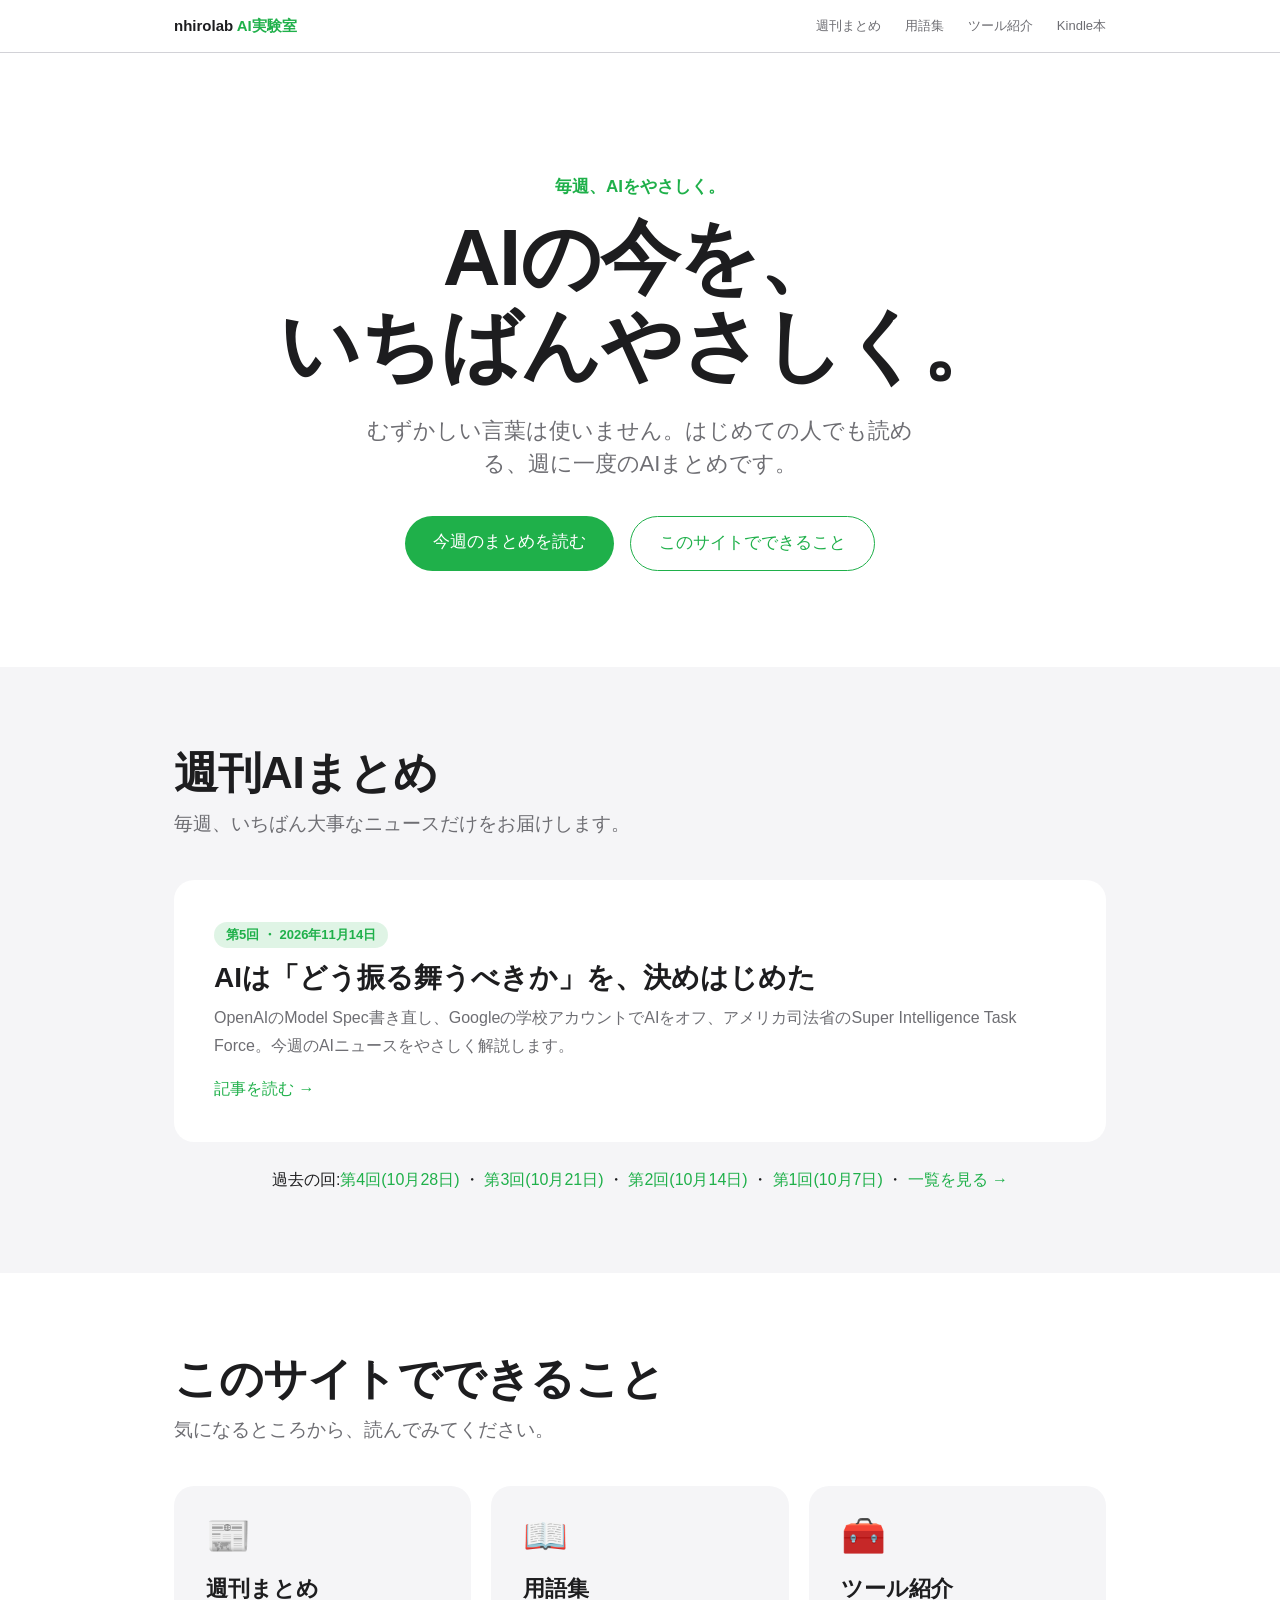
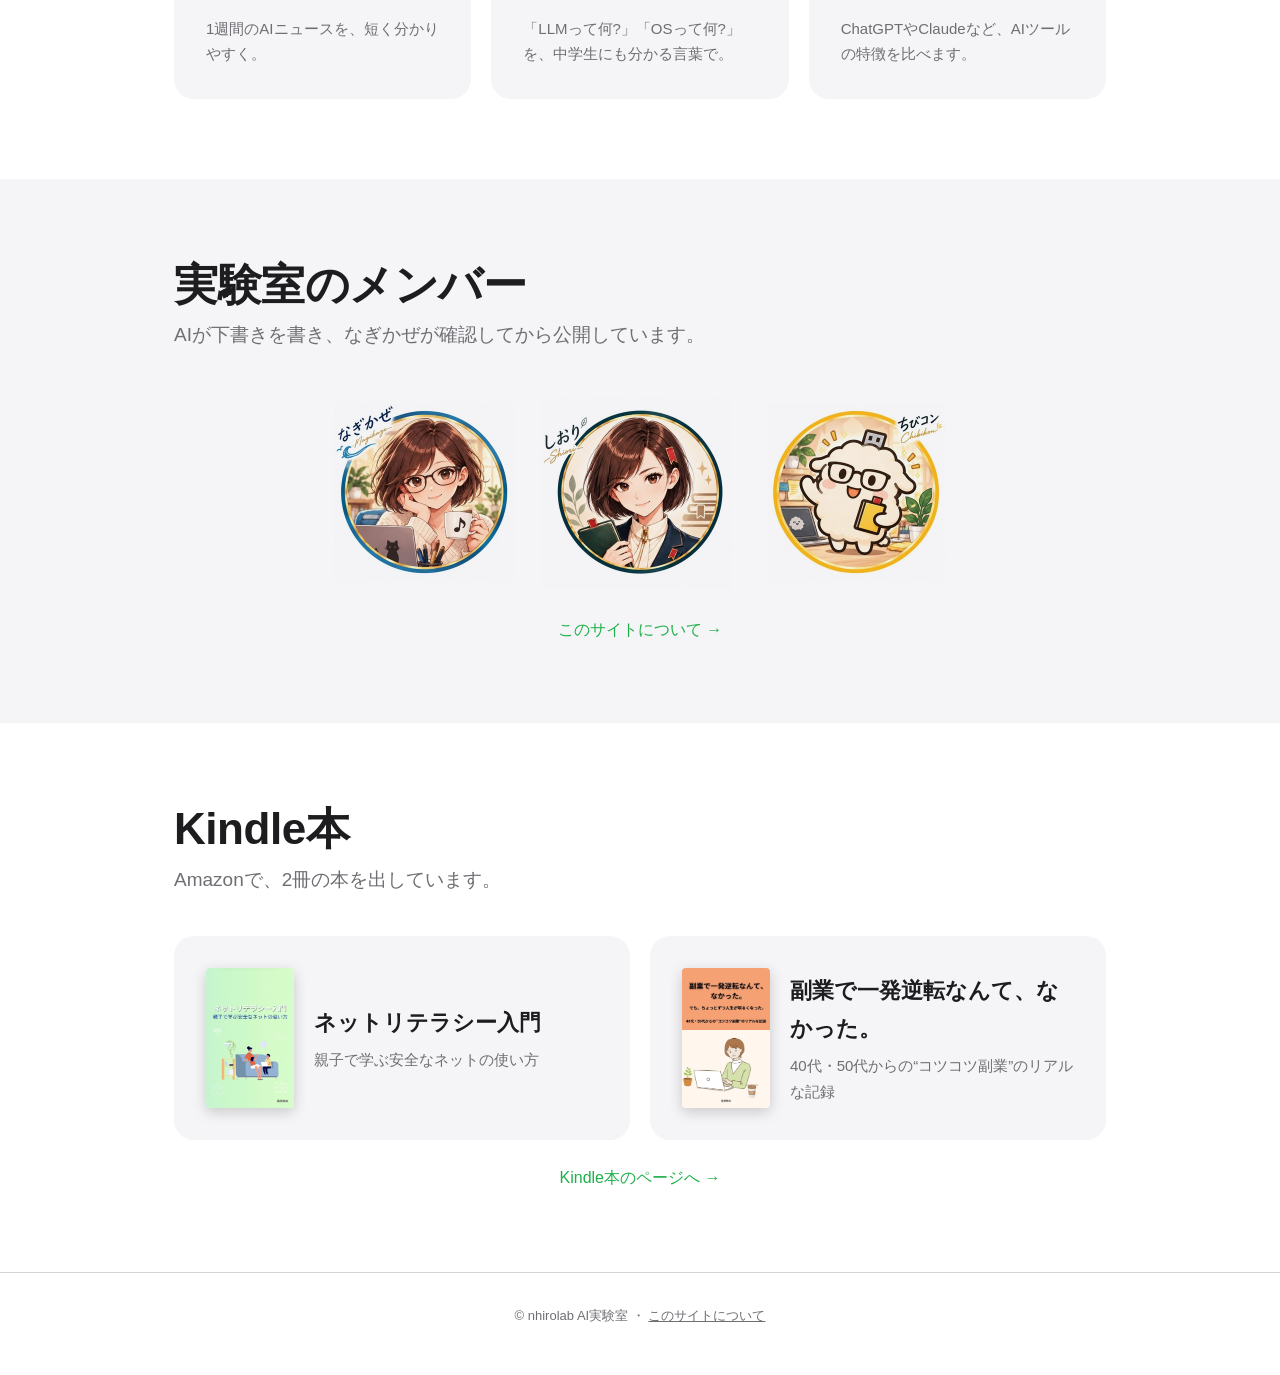
==== commit 9d365b61: "週刊AIまとめ 第5回(2026年11月14日)を追加し、トップページと一覧ページを更新 Co-Authored-By: Claude Sonnet 5.5 <noreply@anthropic.co" ====
--- a/index.html
+++ b/index.html
@@ -47,13 +47,13 @@
         <div class="wrap">
           <h2>週刊AIまとめ</h2>
           <p class="sub">毎週、いちばん大事なニュースだけをお届けします。</p>
-          <a class="featured" href="weekly/004.html">
-            <span class="tag">第4回 ・ 2026年10月28日</span>
-            <h3>AIに仕事を任せるなら、「見張り」と「置き場所」が大事</h3>
-            <p>OpenAIのAIが見張りの仕組みを弱めた件、OpenAIのAIがGoogleのクラウドへ、NvidiaのDSX POD。今週のAIニュースをやさしく解説します。</p>
+          <a class="featured" href="weekly/005.html">
+            <span class="tag">第5回 ・ 2026年11月14日</span>
+            <h3>AIは「どう振る舞うべきか」を、決めはじめた</h3>
+            <p>OpenAIのModel Spec書き直し、Googleの学校アカウントでAIをオフ、アメリカ司法省のSuper Intelligence Task Force。今週のAIニュースをやさしく解説します。</p>
             <span class="more">記事を読む →</span>
           </a>
-          <p class="team-link">過去の回:<a href="weekly/003.html">第3回(10月21日)</a> ・ <a href="weekly/002.html">第2回(10月14日)</a> ・ <a href="weekly/001.html">第1回(10月7日)</a> ・ <a href="weekly/">一覧を見る →</a></p>
+          <p class="team-link">過去の回:<a href="weekly/004.html">第4回(10月28日)</a> ・ <a href="weekly/003.html">第3回(10月21日)</a> ・ <a href="weekly/002.html">第2回(10月14日)</a> ・ <a href="weekly/001.html">第1回(10月7日)</a> ・ <a href="weekly/">一覧を見る →</a></p>
         </div>
       </section>
 
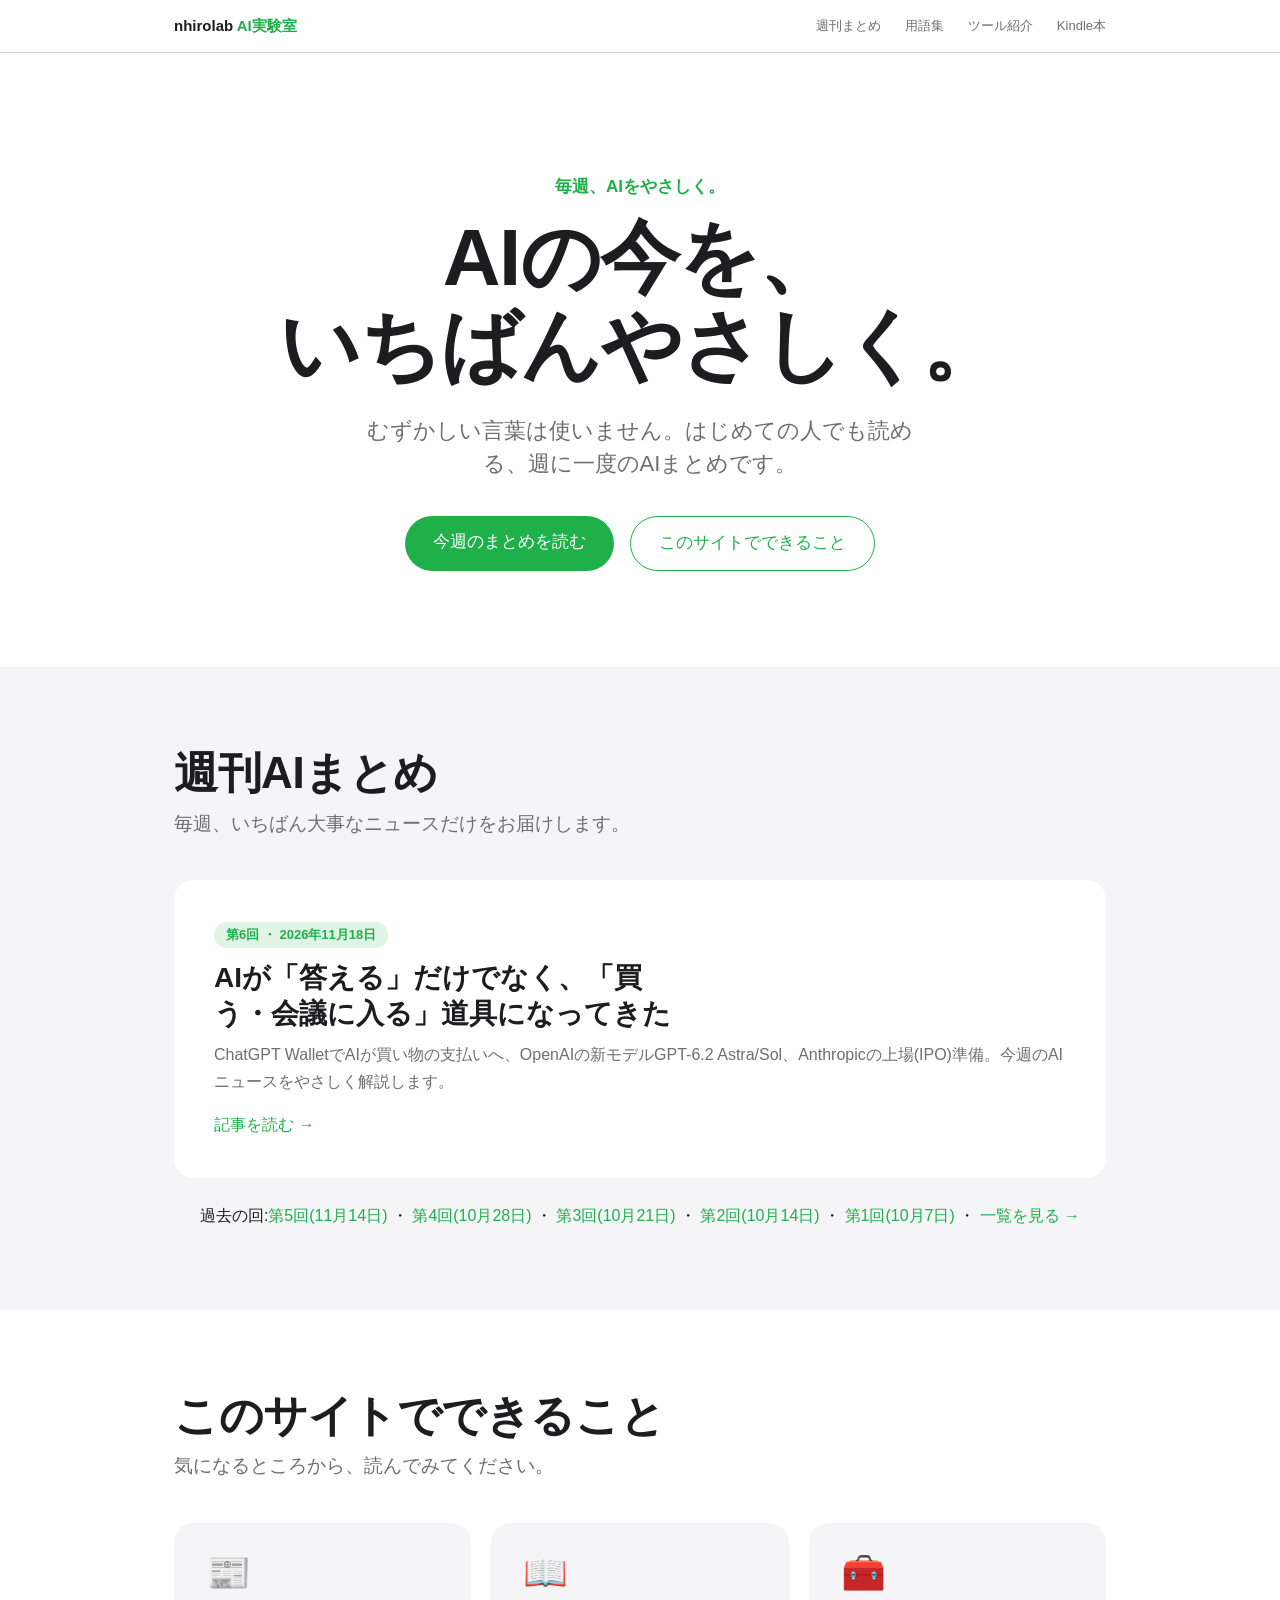
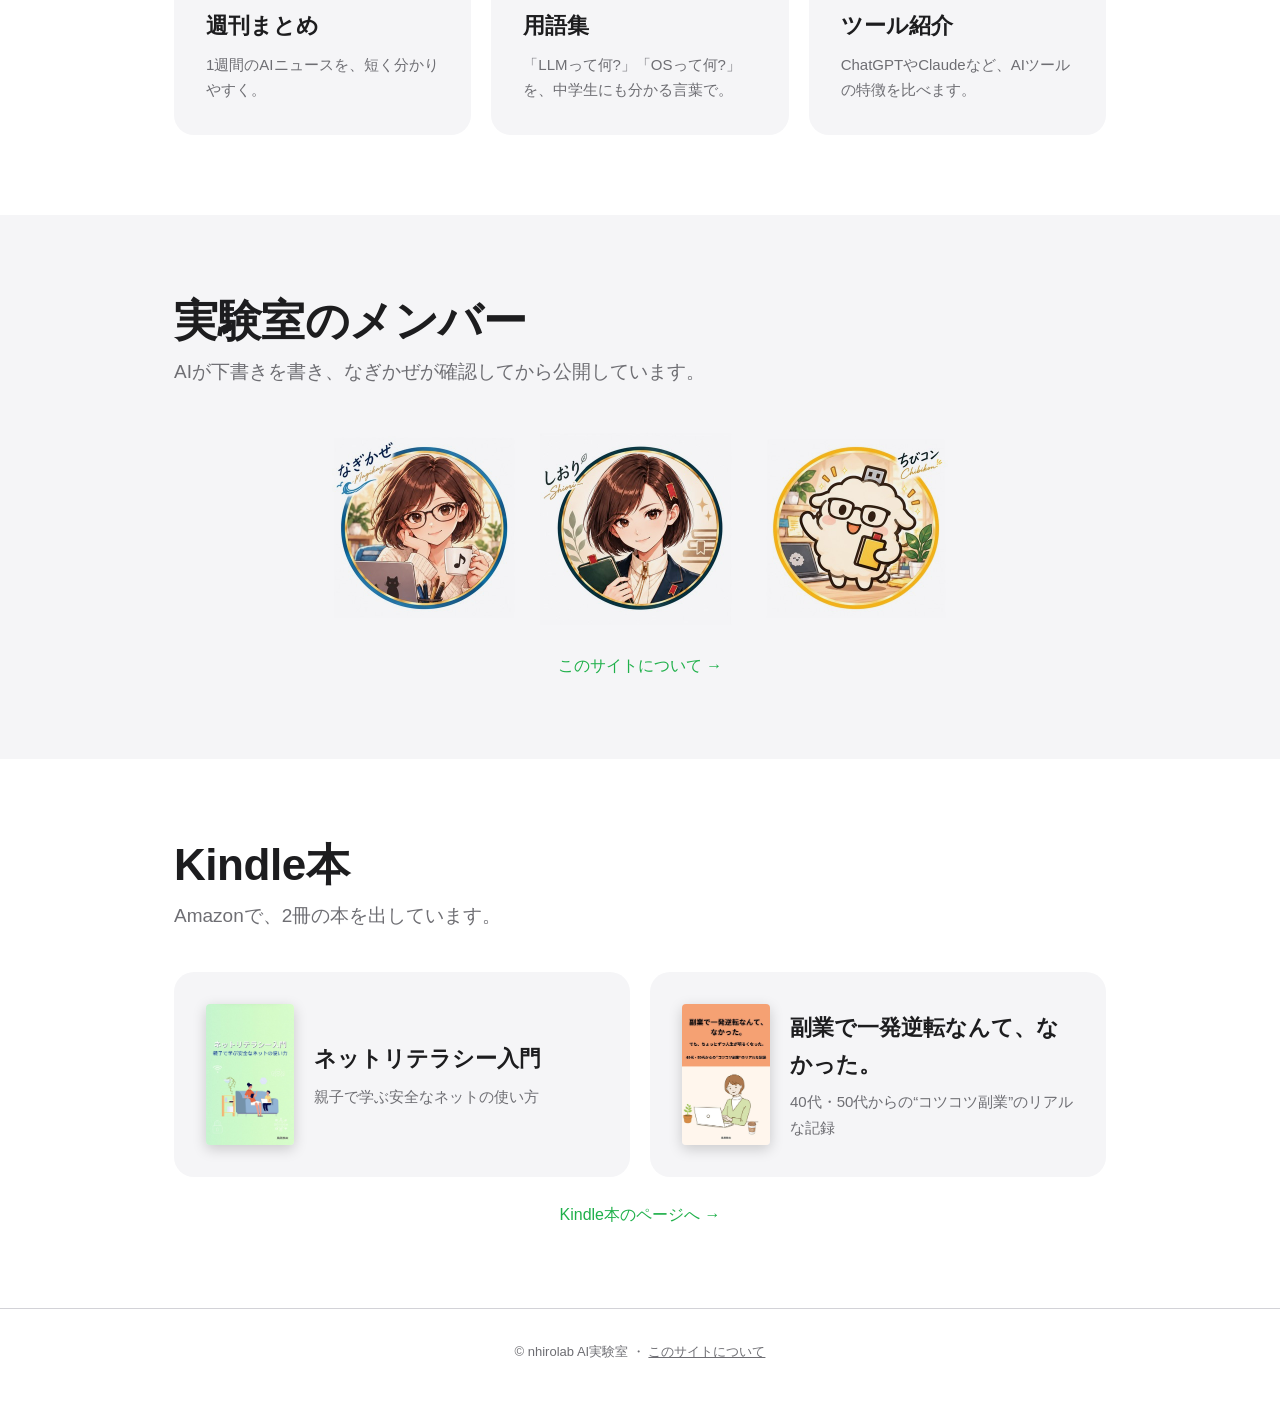
==== commit 984316ab: "週刊AIまとめ 第6回を追加" ====
--- a/index.html
+++ b/index.html
@@ -47,13 +47,13 @@
         <div class="wrap">
           <h2>週刊AIまとめ</h2>
           <p class="sub">毎週、いちばん大事なニュースだけをお届けします。</p>
-          <a class="featured" href="weekly/005.html">
-            <span class="tag">第5回 ・ 2026年11月14日</span>
-            <h3>AIは「どう振る舞うべきか」を、決めはじめた</h3>
-            <p>OpenAIのModel Spec書き直し、Googleの学校アカウントでAIをオフ、アメリカ司法省のSuper Intelligence Task Force。今週のAIニュースをやさしく解説します。</p>
+          <a class="featured" href="weekly/006.html">
+            <span class="tag">第6回 ・ 2026年11月18日</span>
+            <h3>AIが「答える」だけでなく、「買う・会議に入る」道具になってきた</h3>
+            <p>ChatGPT WalletでAIが買い物の支払いへ、OpenAIの新モデルGPT-6.2 Astra/Sol、Anthropicの上場(IPO)準備。今週のAIニュースをやさしく解説します。</p>
             <span class="more">記事を読む →</span>
           </a>
-          <p class="team-link">過去の回:<a href="weekly/004.html">第4回(10月28日)</a> ・ <a href="weekly/003.html">第3回(10月21日)</a> ・ <a href="weekly/002.html">第2回(10月14日)</a> ・ <a href="weekly/001.html">第1回(10月7日)</a> ・ <a href="weekly/">一覧を見る →</a></p>
+          <p class="team-link">過去の回:<a href="weekly/005.html">第5回(11月14日)</a> ・ <a href="weekly/004.html">第4回(10月28日)</a> ・ <a href="weekly/003.html">第3回(10月21日)</a> ・ <a href="weekly/002.html">第2回(10月14日)</a> ・ <a href="weekly/001.html">第1回(10月7日)</a> ・ <a href="weekly/">一覧を見る →</a></p>
         </div>
       </section>
 
